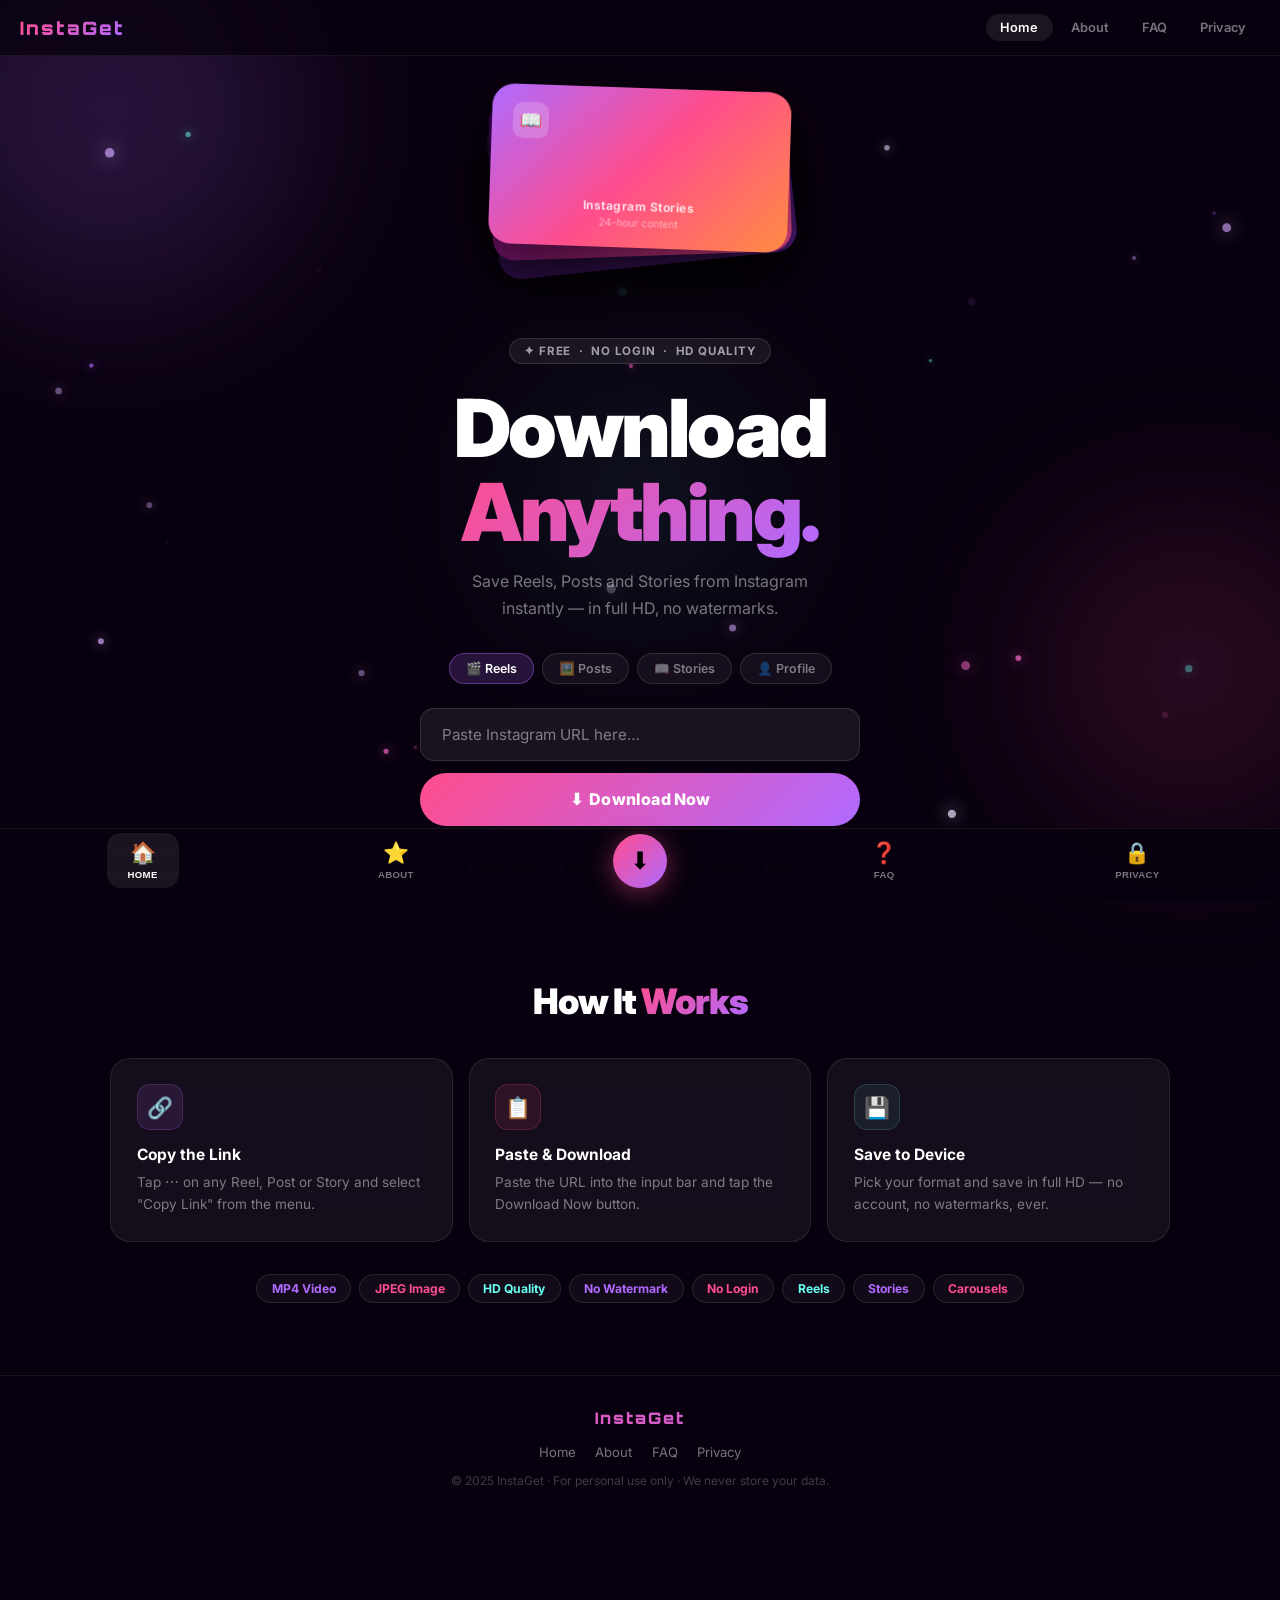
==== index.html @ 437d3271 "first commit" ====
<!DOCTYPE html>
<html lang="en">
<head>
  <meta charset="UTF-8"/>
  <meta name="viewport" content="width=device-width,initial-scale=1.0"/>
  <title>InstaGet — Download Instagram Reels, Posts & Stories Free</title>
  <meta name="description" content="Download Instagram Reels, Posts, Stories instantly in HD. Free, no login, no watermark."/>
  <link rel="icon" href="data:image/svg+xml,<svg xmlns='http://www.w3.org/2000/svg' viewBox='0 0 64 64'><rect width='64' height='64' rx='14' fill='%23b06aff'/><text x='50%25' y='54%25' dominant-baseline='middle' text-anchor='middle' fill='white' font-size='26' font-family='sans-serif' font-weight='bold'>IG</text></svg>"/>
  <link rel="stylesheet" href="css/style.css"/>
</head>
<body>

<!-- Orbs & Canvas -->
<div class="orb orb-1"></div>
<div class="orb orb-2"></div>
<div class="orb orb-3"></div>
<canvas id="particle-canvas"></canvas>

<!-- NAVBAR -->
<nav class="navbar">
  <a class="nav-logo" href="index.html">InstaGet</a>
  <div class="nav-right">
    <div class="nav-pill-links">
      <a href="index.html" class="active">Home</a>
      <a href="about.html">About</a>
      <a href="faq.html">FAQ</a>
      <a href="privacy.html">Privacy</a>
    </div>
    <button class="nav-toggle" id="nav-toggle" aria-label="Menu">
      <span></span><span></span><span></span>
    </button>
  </div>
</nav>

<!-- Mobile nav drawer -->
<div class="nav-drawer" id="nav-menu">
  <a href="index.html" class="active">Home</a>
  <a href="about.html">About</a>
  <a href="faq.html">FAQ</a>
  <a href="privacy.html">Privacy</a>
</div>

<!-- HERO -->
<section class="hero">

  <!-- Stacked Cards (like reference image) -->
  <div class="card-stack">
    <!-- Back card -->
    <div class="preview-card">
      <div class="card-logo">🎬</div>
      <div>
        <div class="card-label">Instagram Reels</div>
        <div class="card-sub">Short video content</div>
      </div>
    </div>
    <!-- Middle card -->
    <div class="preview-card">
      <div class="card-logo">🖼️</div>
      <div>
        <div class="card-label">Instagram Posts</div>
        <div class="card-sub">Photos &amp; carousels</div>
      </div>
    </div>
    <!-- Front card -->
    <div class="preview-card">
      <div class="card-logo">📖</div>
      <div>
        <div class="card-label">Instagram Stories</div>
        <div class="card-sub">24-hour content</div>
      </div>
    </div>
  </div>

  <!-- Badge -->
  <div class="hero-badge">✦ FREE &nbsp;·&nbsp; NO LOGIN &nbsp;·&nbsp; HD QUALITY</div>

  <!-- Title -->
  <h1 class="hero-title">
    Download<br/>
    <span class="g">Anything.</span>
  </h1>
  <p class="hero-sub">Save Reels, Posts and Stories from Instagram instantly — in full HD, no watermarks.</p>

  <!-- Tabs -->
  <div class="tabs-row">
    <button class="tab-btn active" data-tab="reels">🎬 Reels</button>
    <button class="tab-btn" data-tab="posts">🖼️ Posts</button>
    <button class="tab-btn" data-tab="stories">📖 Stories</button>
    <button class="tab-btn" data-tab="profile">👤 Profile</button>
  </div>

  <!-- Input & Button -->
  <div class="input-group">
    <input
      class="url-input"
      id="url-input"
      type="url"
      placeholder="Paste Instagram URL here…"
      autocomplete="off"
      spellcheck="false"
    />
    <button class="btn-cta" id="download-btn">⬇&nbsp;&nbsp;Download Now</button>
  </div>

  <!-- Spinner -->
  <div id="loading-spinner" class="hidden"><div class="spinner"></div></div>

  <!-- Trust -->
  <div class="trust-row">
    <span class="trust-item"><span class="trust-dot"></span>HD Quality</span>
    <span class="trust-item"><span class="trust-dot"></span>No Watermark</span>
    <span class="trust-item"><span class="trust-dot"></span>100% Free</span>
    <span class="trust-item"><span class="trust-dot"></span>Instant</span>
  </div>

</section>

<!-- RESULT -->
<div id="result-section" class="hidden"></div>

<!-- HOW IT WORKS -->
<section class="section">
  <div class="container">
    <h2 class="section-title reveal">How It <span class="g">Works</span></h2>
    <div class="cards-grid">
      <div class="step-card reveal">
        <div class="step-icon-wrap">🔗</div>
        <h3>Copy the Link</h3>
        <p>Tap ⋯ on any Reel, Post or Story and select "Copy Link" from the menu.</p>
      </div>
      <div class="step-card reveal">
        <div class="step-icon-wrap">📋</div>
        <h3>Paste &amp; Download</h3>
        <p>Paste the URL into the input bar and tap the Download Now button.</p>
      </div>
      <div class="step-card reveal">
        <div class="step-icon-wrap">💾</div>
        <h3>Save to Device</h3>
        <p>Pick your format and save in full HD — no account, no watermarks, ever.</p>
      </div>
    </div>
    <div class="badges">
      <span class="badge">MP4 Video</span>
      <span class="badge">JPEG Image</span>
      <span class="badge">HD Quality</span>
      <span class="badge">No Watermark</span>
      <span class="badge">No Login</span>
      <span class="badge">Reels</span>
      <span class="badge">Stories</span>
      <span class="badge">Carousels</span>
    </div>
  </div>
</section>

<!-- FOOTER -->
<footer>
  <span class="footer-logo">InstaGet</span>
  <div class="footer-links">
    <a href="index.html">Home</a>
    <a href="about.html">About</a>
    <a href="faq.html">FAQ</a>
    <a href="privacy.html">Privacy</a>
  </div>
  <p class="footer-note">© 2025 InstaGet · For personal use only · We never store your data.</p>
</footer>

<!-- BOTTOM NAV (mobile-first like reference) -->
<nav class="bottom-nav">
  <button class="bnav-btn active" onclick="location='index.html'">
    <span class="icon">🏠</span>
    <span class="label">Home</span>
  </button>
  <button class="bnav-btn" onclick="location='about.html'">
    <span class="icon">⭐</span>
    <span class="label">About</span>
  </button>
  <!-- Center download button -->
  <button class="bnav-center" onclick="document.getElementById('url-input').focus();document.getElementById('url-input').scrollIntoView({behavior:'smooth'})">
    ⬇
  </button>
  <button class="bnav-btn" onclick="location='faq.html'">
    <span class="icon">❓</span>
    <span class="label">FAQ</span>
  </button>
  <button class="bnav-btn" onclick="location='privacy.html'">
    <span class="icon">🔒</span>
    <span class="label">Privacy</span>
  </button>
</nav>

<div id="toast-container"></div>

<script src="js/particles.js"></script>
<script src="js/main.js"></script>
</body>
</html>
---- css/style.css ----
@import url('https://fonts.googleapis.com/css2?family=Inter:wght@400;500;600;700;800;900&family=Orbitron:wght@700;900&display=swap');

:root {
  --bg: #09000f;
  --bg2: #110018;
  --purple: #b06aff;
  --pink: #ff4d8d;
  --cyan: #6afff3;
  --grad: linear-gradient(135deg, #ff4d8d, #b06aff);
  --grad2: linear-gradient(135deg, #b06aff, #6afff3);
  --glass: rgba(255,255,255,0.06);
  --border: rgba(255,255,255,0.1);
  --text: #ffffff;
  --muted: rgba(255,255,255,0.45);
  --nav-h: 56px;
  --bottom-h: 72px;
}

*,*::before,*::after { box-sizing:border-box; margin:0; padding:0; }
html { scroll-behavior:smooth; }
body {
  font-family:'Inter',sans-serif;
  background: var(--bg);
  color: var(--text);
  min-height: 100vh;
  overflow-x: hidden;
  padding-bottom: calc(var(--bottom-h) + 16px);
}
a { color:inherit; text-decoration:none; }

/* ── Canvas ── */
#particle-canvas { position:fixed; inset:0; z-index:0; pointer-events:none; }

/* ── Orbs ── */
.orb { position:fixed; border-radius:50%; filter:blur(80px); pointer-events:none; z-index:0; }
.orb-1 { width:380px; height:380px; background:rgba(176,106,255,.18); top:-80px; left:-80px; animation:drift 18s ease-in-out infinite; }
.orb-2 { width:300px; height:300px; background:rgba(255,77,141,.14); bottom:80px; right:-60px; animation:drift 22s ease-in-out infinite reverse; }
.orb-3 { width:220px; height:220px; background:rgba(106,255,243,.09); top:55%; left:50%; transform:translate(-50%,-50%); animation:drift 15s ease-in-out infinite 3s; }

/* ── Keyframes ── */
@keyframes float { 0%,100%{transform:translateY(0)} 50%{transform:translateY(-10px)} }
@keyframes float-card { 0%,100%{transform:rotate(var(--rot,0deg)) translateY(0)} 50%{transform:rotate(var(--rot,0deg)) translateY(-8px)} }
@keyframes drift { 0%,100%{transform:translate(0,0)} 40%{transform:translate(30px,-20px)} 70%{transform:translate(-20px,15px)} }
@keyframes glow-btn { 0%,100%{box-shadow:0 8px 32px rgba(255,77,141,.45)} 50%{box-shadow:0 8px 48px rgba(176,106,255,.65),0 0 80px rgba(255,77,141,.3)} }
@keyframes slideup { from{opacity:0;transform:translateY(36px)} to{opacity:1;transform:translateY(0)} }
@keyframes spin { to{transform:rotate(360deg)} }
@keyframes logo-pulse { 0%,100%{opacity:1} 50%{opacity:.7} }

/* ══ NAVBAR ══ */
.navbar {
  position:fixed; top:0; left:0; right:0; z-index:200;
  height: var(--nav-h);
  display:flex; align-items:center; justify-content:space-between;
  padding:0 1.25rem;
  background:rgba(9,0,15,.75);
  backdrop-filter:blur(24px);
  border-bottom:1px solid rgba(255,255,255,.07);
}
.nav-logo {
  font-family:'Orbitron',sans-serif; font-weight:900;
  font-size:1.15rem; letter-spacing:2px;
  background:var(--grad); -webkit-background-clip:text;
  -webkit-text-fill-color:transparent; background-clip:text;
  animation:logo-pulse 3s ease-in-out infinite;
}
.nav-right { display:flex; align-items:center; gap:.5rem; }
.nav-pill-links { display:flex; gap:.25rem; }
.nav-pill-links a {
  padding:.38rem .9rem; border-radius:50px;
  font-size:.8rem; font-weight:600; color:var(--muted);
  transition:.2s;
}
.nav-pill-links a:hover, .nav-pill-links a.active {
  background:rgba(255,255,255,.08); color:#fff;
}
.nav-toggle { display:none; flex-direction:column; gap:4px; background:none; border:none; cursor:pointer; padding:6px; }
.nav-toggle span { display:block; width:20px; height:2px; background:#fff; border-radius:2px; transition:.3s; }
.nav-toggle.open span:nth-child(1){transform:translateY(6px) rotate(45deg)}
.nav-toggle.open span:nth-child(2){opacity:0}
.nav-toggle.open span:nth-child(3){transform:translateY(-6px) rotate(-45deg)}

/* Mobile nav dropdown */
.nav-drawer {
  display:none; position:fixed; top:var(--nav-h); left:0; right:0; z-index:199;
  background:rgba(9,0,15,.97); backdrop-filter:blur(30px);
  border-bottom:1px solid rgba(255,255,255,.07);
  flex-direction:column; padding:.5rem 0;
}
.nav-drawer.open { display:flex; }
.nav-drawer a { padding:.9rem 1.5rem; font-size:.95rem; font-weight:600; color:var(--muted); border-bottom:1px solid rgba(255,255,255,.04); transition:.2s; }
.nav-drawer a.active, .nav-drawer a:hover { color:#fff; }

/* ══ HERO ══ */
.hero {
  position:relative; z-index:1;
  min-height:100vh;
  display:flex; flex-direction:column; align-items:center;
  padding: calc(var(--nav-h) + 32px) 1.25rem 2rem;
  text-align:center;
}

/* ── Card Stack ── */
.card-stack {
  position:relative; width:100%; max-width:340px;
  height:210px; margin:0 auto 2.5rem; flex-shrink:0;
}
.preview-card {
  position:absolute; left:50%; width:88%;
  height:160px; border-radius:22px;
  display:flex; flex-direction:column; justify-content:flex-end;
  padding:1.1rem 1.3rem;
  box-shadow:0 20px 60px rgba(0,0,0,.6);
}
.preview-card:nth-child(1) {
  background:linear-gradient(135deg,#1a0a2e,#3d1060,#6a20a0);
  transform:translateX(-50%) rotate(-6deg) translateY(18px);
  z-index:1;
}
.preview-card:nth-child(2) {
  background:linear-gradient(135deg,#2d0050,#8b1a6b,#ff4d8d);
  transform:translateX(-50%) rotate(-2deg) translateY(8px);
  z-index:2;
}
.preview-card:nth-child(3) {
  background:linear-gradient(135deg,#b06aff,#ff4d8d,#ff8c42);
  transform:translateX(-50%) rotate(2deg);
  z-index:3;
  animation:float 4s ease-in-out infinite;
}
.card-logo {
  width:36px; height:36px; border-radius:10px;
  background:rgba(255,255,255,.18); display:flex; align-items:center;
  justify-content:center; font-size:1.1rem; margin-bottom:auto;
  backdrop-filter:blur(8px);
}
.card-label { font-size:.75rem; font-weight:700; color:rgba(255,255,255,.8); letter-spacing:.5px; }
.card-sub { font-size:.65rem; color:rgba(255,255,255,.5); margin-top:.2rem; }

/* ── Hero Text ── */
.hero-badge {
  display:inline-flex; align-items:center; gap:.4rem;
  padding:.3rem .9rem; border-radius:50px; margin-bottom:1.4rem;
  background:rgba(255,255,255,.07); border:1px solid rgba(255,255,255,.12);
  font-size:.72rem; font-weight:700; color:rgba(255,255,255,.6);
  letter-spacing:.8px; text-transform:uppercase;
  animation:slideup .5s ease both;
}

.hero-title {
  font-size:clamp(2.8rem,11vw,5rem);
  font-weight:900; line-height:1.05;
  letter-spacing:-2.5px;
  animation:slideup .6s .1s ease both;
  margin-bottom:.9rem;
}
.hero-title .g {
  background:var(--grad);
  -webkit-background-clip:text; -webkit-text-fill-color:transparent; background-clip:text;
}

.hero-sub {
  font-size:clamp(.88rem,2.5vw,1rem);
  color:var(--muted); line-height:1.65; max-width:380px;
  animation:slideup .6s .2s ease both; margin-bottom:2rem;
}

/* ── Input group ── */
.input-group {
  width:100%; max-width:440px;
  animation:slideup .6s .3s ease both;
  margin-bottom:1rem;
}
.url-input {
  width:100%; padding:1rem 1.3rem;
  border-radius:14px; margin-bottom:.75rem;
  background:rgba(255,255,255,.07);
  border:1px solid rgba(255,255,255,.12);
  color:#fff; font-size:.95rem; font-family:'Inter',sans-serif;
  outline:none; transition:.3s;
}
.url-input::placeholder { color:var(--muted); }
.url-input:focus {
  border-color:var(--purple);
  background:rgba(176,106,255,.08);
  box-shadow:0 0 0 3px rgba(176,106,255,.18);
}

/* Big CTA button */
.btn-cta {
  width:100%; padding:1.05rem;
  border-radius:50px; border:none; cursor:pointer;
  font-family:'Inter',sans-serif; font-weight:800; font-size:1rem;
  background:var(--grad); color:#fff;
  animation:glow-btn 2.5s ease-in-out infinite;
  transition:transform .2s, filter .2s;
  letter-spacing:.2px;
}
.btn-cta:hover { transform:translateY(-3px); filter:brightness(1.1); }
.btn-cta:disabled { opacity:.55; cursor:not-allowed; transform:none; animation:none; }

/* Tabs row */
.tabs-row {
  display:flex; gap:.5rem; justify-content:center; flex-wrap:wrap;
  margin-bottom:1.5rem; animation:slideup .6s .15s ease both;
}
.tab-btn {
  padding:.42rem 1rem; border-radius:50px; border:1px solid rgba(255,255,255,.12);
  background:rgba(255,255,255,.05); color:var(--muted);
  font-size:.78rem; font-weight:600; cursor:pointer; transition:.25s;
  font-family:'Inter',sans-serif;
}
.tab-btn.active, .tab-btn:hover {
  background:rgba(176,106,255,.18); border-color:rgba(176,106,255,.4);
  color:#fff;
}

/* Trust row */
.trust-row {
  display:flex; gap:1.2rem; justify-content:center; flex-wrap:wrap;
  animation:slideup .6s .4s ease both; margin-top:1.2rem;
}
.trust-item {
  display:flex; align-items:center; gap:.35rem;
  font-size:.75rem; color:var(--muted); font-weight:500;
}
.trust-dot {
  width:5px; height:5px; border-radius:50%;
  background:var(--grad);
}

/* ── Spinner ── */
#loading-spinner { display:flex; justify-content:center; padding:1.5rem 0; z-index:1; position:relative; }
#loading-spinner.hidden { display:none; }
.spinner { width:42px; height:42px; border-radius:50%; border:3px solid rgba(176,106,255,.2); border-top-color:var(--purple); animation:spin .75s linear infinite; }

/* ══ RESULT ══ */
#result-section { position:relative; z-index:1; max-width:440px; margin:0 auto 2rem; padding:0 1.25rem; }
#result-section.hidden { display:none; }
.result-card {
  padding:1.4rem; border-radius:22px;
  background:rgba(255,255,255,.05);
  border:1px solid rgba(255,255,255,.1);
  backdrop-filter:blur(20px);
  animation:slideup .45s ease both;
}
.result-thumb { width:100%; height:180px; object-fit:cover; border-radius:14px; margin-bottom:1rem; display:block; }
.result-title { font-size:.88rem; color:var(--muted); margin-bottom:.9rem; line-height:1.5; }
.dl-label { font-size:.72rem; font-weight:700; color:var(--muted); text-transform:uppercase; letter-spacing:.6px; margin-bottom:.6rem; }
.dl-buttons { display:flex; flex-wrap:wrap; gap:.5rem; }
.dl-btn {
  flex:1; min-width:120px; padding:.65rem 1rem; border-radius:12px;
  text-align:center; font-size:.83rem; font-weight:700;
  background:rgba(176,106,255,.14); border:1px solid rgba(176,106,255,.25);
  color:#fff; transition:.2s; display:block;
}
.dl-btn:hover { background:rgba(176,106,255,.28); transform:translateY(-2px); }
.copy-btn {
  padding:.4rem 1rem; border-radius:50px;
  border:1px solid rgba(255,255,255,.12); background:transparent;
  color:var(--cyan); cursor:pointer; font-size:.78rem; transition:.2s; margin-bottom:.9rem;
}
.copy-btn:hover { background:rgba(106,255,243,.1); }
.no-media { color:var(--muted); font-size:.88rem; }

/* ══ SECTIONS ══ */
.section { position:relative; z-index:1; padding:4.5rem 1.25rem; }
.container { max-width:1060px; margin:0 auto; }
.section-title {
  font-size:clamp(1.5rem,4vw,2.2rem); font-weight:900;
  text-align:center; margin-bottom:2.2rem; letter-spacing:-1px;
}
.section-title .g {
  background:var(--grad); -webkit-background-clip:text;
  -webkit-text-fill-color:transparent; background-clip:text;
}

/* ── Cards ── */
.cards-grid { display:grid; grid-template-columns:repeat(auto-fit,minmax(250px,1fr)); gap:1rem; }
.step-card {
  padding:1.6rem; border-radius:20px;
  background:rgba(255,255,255,.05);
  border:1px solid rgba(255,255,255,.09);
  backdrop-filter:blur(16px);
  animation:float 4s ease-in-out infinite;
  transition:.3s;
}
.step-card:nth-child(2){animation-delay:-.9s}
.step-card:nth-child(3){animation-delay:-1.8s}
.step-card:hover { border-color:rgba(176,106,255,.4); transform:translateY(-6px); box-shadow:0 20px 50px rgba(176,106,255,.15); }
.step-icon-wrap {
  width:46px; height:46px; border-radius:13px; font-size:1.3rem;
  display:flex; align-items:center; justify-content:center;
  background:rgba(176,106,255,.12); border:1px solid rgba(176,106,255,.2);
  margin-bottom:.9rem;
}
.step-card:nth-child(2) .step-icon-wrap { background:rgba(255,77,141,.1); border-color:rgba(255,77,141,.2); }
.step-card:nth-child(3) .step-icon-wrap { background:rgba(106,255,243,.08); border-color:rgba(106,255,243,.15); }
.step-card h3 { font-size:.97rem; font-weight:700; margin-bottom:.45rem; }
.step-card p { font-size:.85rem; color:var(--muted); line-height:1.65; }

/* Badges */
.badges { display:flex; flex-wrap:wrap; gap:.5rem; justify-content:center; margin-top:2rem; }
.badge {
  padding:.38rem .9rem; border-radius:50px; font-size:.76rem; font-weight:700;
  border:1px solid rgba(255,255,255,.1); background:rgba(255,255,255,.04);
  animation:float 3.5s ease-in-out infinite;
}
.badge:nth-child(3n+1){color:var(--purple);animation-delay:0s}
.badge:nth-child(3n+2){color:var(--pink);animation-delay:-.8s}
.badge:nth-child(3n+3){color:var(--cyan);animation-delay:-1.5s}

/* Stats */
.stats-grid { display:grid; grid-template-columns:repeat(auto-fit,minmax(140px,1fr)); gap:.9rem; }
.stat-card {
  padding:1.6rem 1rem; text-align:center; border-radius:20px;
  background:rgba(255,255,255,.05); border:1px solid rgba(255,255,255,.09);
  backdrop-filter:blur(16px); animation:float 4.5s ease-in-out infinite;
}
.stat-card:nth-child(2){animation-delay:-.9s}
.stat-card:nth-child(3){animation-delay:-1.8s}
.stat-card:nth-child(4){animation-delay:-2.7s}
.stat-num {
  display:block; font-size:1.9rem; font-weight:900; margin-bottom:.3rem;
  background:var(--grad); -webkit-background-clip:text;
  -webkit-text-fill-color:transparent; background-clip:text;
}
.stat-label { font-size:.78rem; color:var(--muted); font-weight:600; }

/* About hero */
.about-hero {
  position:relative; z-index:1; min-height:52vh;
  display:flex; flex-direction:column; align-items:center; justify-content:center;
  padding:calc(var(--nav-h) + 48px) 1.25rem 3rem; text-align:center;
}
.about-hero h1 {
  font-size:clamp(2rem,7vw,3.6rem); font-weight:900;
  letter-spacing:-1.5px; margin-bottom:.9rem;
}
.about-hero p { color:var(--muted); font-size:.95rem; max-width:480px; line-height:1.7; }

.mission-card {
  padding:2rem; max-width:660px; margin:0 auto; border-radius:22px;
  background:rgba(255,255,255,.05); border:1px solid rgba(255,255,255,.1);
  backdrop-filter:blur(20px); text-align:center;
}
.mission-card h2 { font-size:1.1rem; font-weight:800; color:var(--cyan); margin-bottom:.9rem; }
.mission-card p { color:var(--muted); line-height:1.8; font-size:.9rem; }

/* FAQ */
.faq-list { display:flex; flex-direction:column; gap:.7rem; max-width:700px; margin:0 auto; }
.faq-item {
  border-radius:16px; overflow:hidden;
  background:rgba(255,255,255,.05); border:1px solid rgba(255,255,255,.09);
  backdrop-filter:blur(16px); animation:float 4s ease-in-out infinite;
  transition:border-color .3s;
}
.faq-item:nth-child(2n){animation-delay:-.8s}
.faq-item:nth-child(3n){animation-delay:-1.5s}
.faq-item:hover { border-color:rgba(176,106,255,.35); }
.faq-q {
  width:100%; padding:1.05rem 1.2rem; background:none; border:none;
  color:#fff; font-family:'Inter',sans-serif; font-size:.9rem; font-weight:600;
  text-align:left; cursor:pointer; display:flex; align-items:center; justify-content:space-between; gap:1rem;
}
.faq-icon {
  width:26px; height:26px; border-radius:50%; flex-shrink:0;
  background:rgba(176,106,255,.12); border:1px solid rgba(176,106,255,.25);
  display:flex; align-items:center; justify-content:center;
  color:var(--purple); font-size:.9rem; transition:.3s;
}
.faq-item.open .faq-icon { transform:rotate(45deg); background:rgba(176,106,255,.22); }
.faq-a { max-height:0; overflow:hidden; transition:max-height .38s ease; }
.faq-item.open .faq-a { max-height:200px; }
.faq-a-inner { padding:.1rem 1.2rem 1.1rem; font-size:.85rem; color:var(--muted); line-height:1.7; }

/* Privacy */
.privacy-section {
  margin-bottom:.9rem; padding:1.5rem; border-radius:18px;
  background:rgba(255,255,255,.05); border:1px solid rgba(255,255,255,.09);
  backdrop-filter:blur(16px);
}
.privacy-section h2 { font-size:.95rem; font-weight:700; color:var(--purple); margin-bottom:.7rem; letter-spacing:.2px; }
.privacy-section p,.privacy-section li { font-size:.85rem; color:var(--muted); line-height:1.8; margin-bottom:.3rem; }
.privacy-section ul { padding-left:1.1rem; }

/* ══ BOTTOM NAV ══ */
.bottom-nav {
  position:fixed; bottom:0; left:0; right:0; z-index:200;
  display:flex; align-items:center; justify-content:space-around;
  height:var(--bottom-h); padding:0 1rem .5rem;
  background:rgba(9,0,15,.85);
  backdrop-filter:blur(28px);
  border-top:1px solid rgba(255,255,255,.07);
}
.bnav-btn {
  display:flex; flex-direction:column; align-items:center; gap:.25rem;
  background:none; border:none; cursor:pointer; padding:.5rem .8rem;
  border-radius:14px; transition:.25s; flex:1; max-width:72px;
}
.bnav-btn .icon { font-size:1.3rem; transition:.25s; }
.bnav-btn .label { font-size:.6rem; font-weight:700; color:var(--muted); letter-spacing:.3px; text-transform:uppercase; transition:.25s; }
.bnav-btn.active .label, .bnav-btn.active .icon { color:#fff; }
.bnav-btn.active { background:rgba(255,255,255,.08); }
/* Center download pill button */
.bnav-center {
  width:54px; height:54px; border-radius:50%; border:none; cursor:pointer;
  background:var(--grad); display:flex; align-items:center; justify-content:center;
  font-size:1.5rem; box-shadow:0 4px 24px rgba(255,77,141,.45);
  transition:.2s; flex-shrink:0;
  animation:glow-btn 2.5s ease-in-out infinite;
}
.bnav-center:hover { transform:scale(1.08); }

/* ── Toast ── */
#toast-container { position:fixed; bottom:calc(var(--bottom-h) + 12px); right:1rem; z-index:999; display:flex; flex-direction:column; gap:.5rem; }
.toast {
  display:flex; align-items:center; gap:.6rem; padding:.7rem 1.1rem;
  border-radius:14px; font-size:.85rem; backdrop-filter:blur(20px);
  border:1px solid rgba(255,255,255,.1); max-width:290px;
  opacity:0; transform:translateY(14px) scale(.96); transition:.32s;
}
.toast--visible { opacity:1; transform:none; }
.toast--error { background:rgba(255,50,80,.14); border-color:rgba(255,80,100,.35); }
.toast--success { background:rgba(106,255,243,.08); border-color:rgba(106,255,243,.3); color:var(--cyan); }

/* ── Footer ── */
footer {
  position:relative; z-index:1;
  border-top:1px solid rgba(255,255,255,.07);
  padding:2rem 1.25rem; text-align:center;
  background:rgba(9,0,15,.7); backdrop-filter:blur(20px);
}
.footer-logo {
  font-family:'Orbitron',sans-serif; font-weight:900; font-size:1rem;
  background:var(--grad); -webkit-background-clip:text;
  -webkit-text-fill-color:transparent; background-clip:text;
  display:block; margin-bottom:1rem; letter-spacing:2px;
}
.footer-links { display:flex; gap:1.2rem; justify-content:center; flex-wrap:wrap; margin-bottom:.8rem; }
.footer-links a { font-size:.82rem; color:var(--muted); transition:.2s; }
.footer-links a:hover { color:#fff; }
.footer-note { font-size:.75rem; color:var(--muted); opacity:.5; }

/* ── Reveal ── */
.reveal { opacity:0; transform:translateY(24px); transition:opacity .6s ease, transform .6s ease; }
.revealed { opacity:1; transform:none; }

/* ════════════════════
   RESPONSIVE
════════════════════ */
@media(max-width:768px){
  .nav-pill-links { display:none; }
  .nav-toggle { display:flex; }

  .hero { padding:calc(var(--nav-h)+24px) 1.1rem 1.5rem; }
  .hero-title { font-size:2.7rem; letter-spacing:-2px; }
  .card-stack { height:190px; max-width:300px; }
  .preview-card { height:145px; }

  .cards-grid { grid-template-columns:1fr; }
  .stats-grid { grid-template-columns:1fr 1fr; }
  .section { padding:3.5rem 1.1rem; }

  #toast-container { right:.75rem; left:.75rem; }
  .toast { max-width:100%; }
}

@media(max-width:480px){
  .hero-title { font-size:2.2rem; }
  .trust-row { gap:.7rem; }
  .trust-item { font-size:.7rem; }
  .stat-num { font-size:1.6rem; }
}
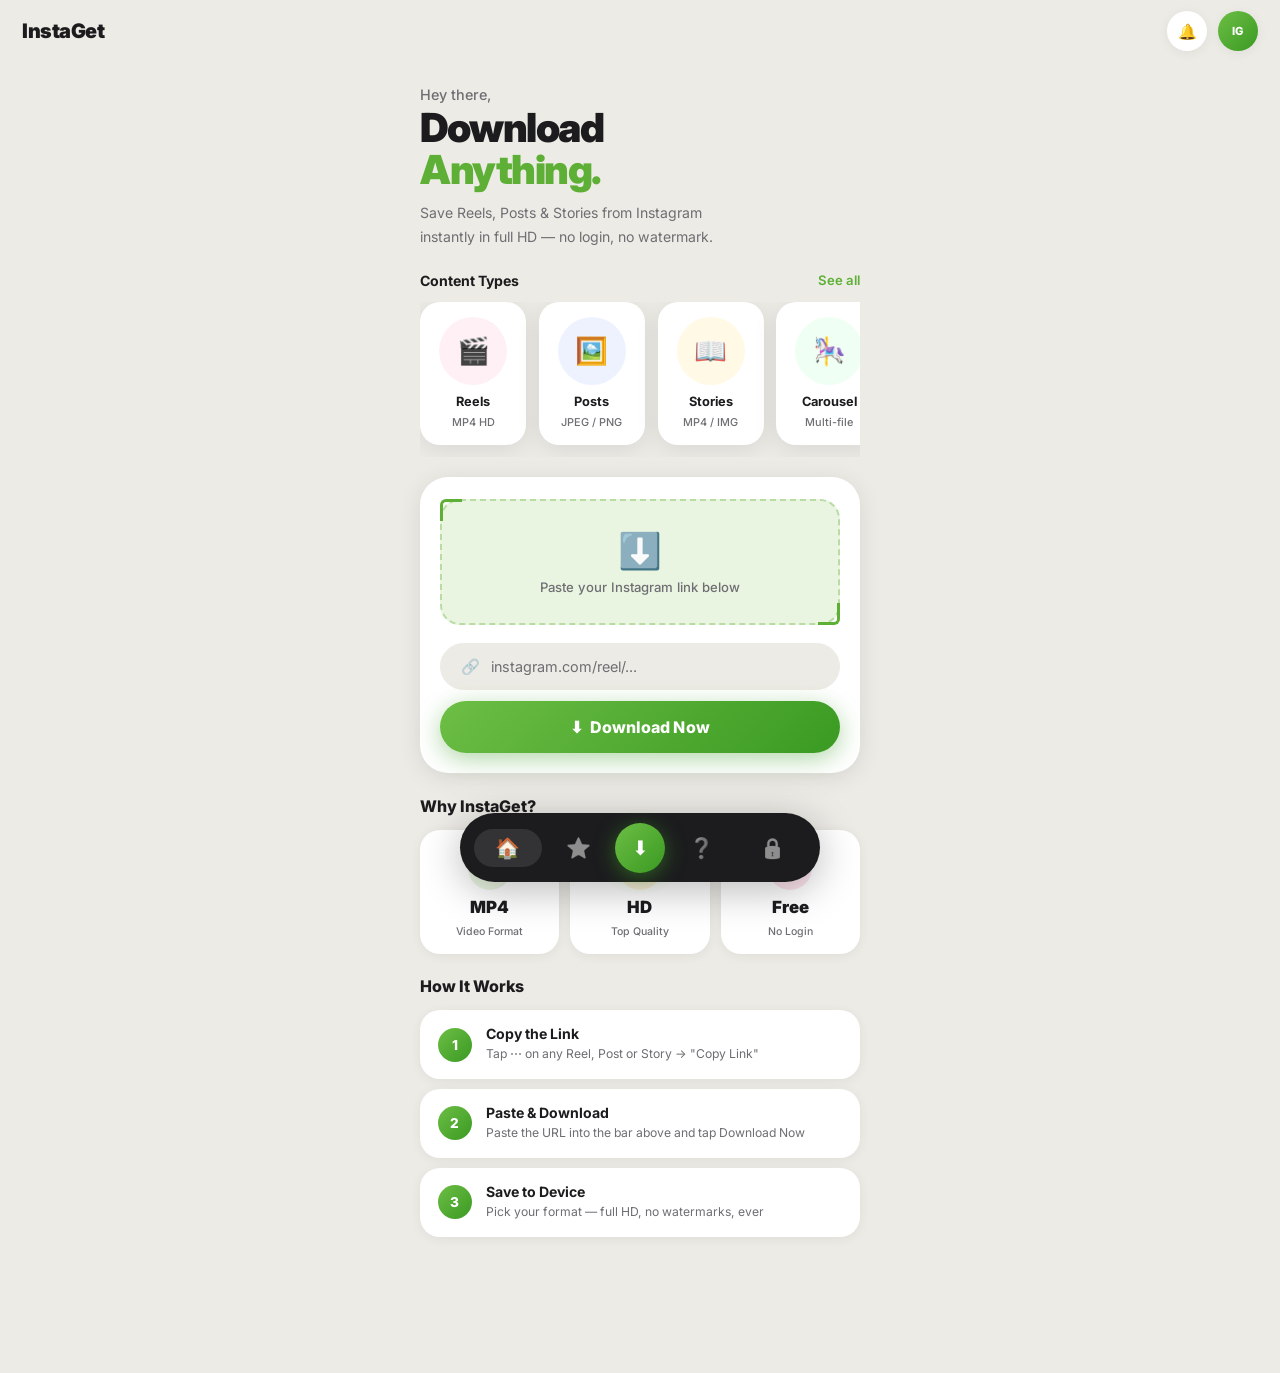
==== commit cd6be553: "redesign: clean white/cream mobile UI matching food app reference" ====
--- a/index.html
+++ b/index.html
@@ -3,194 +3,173 @@
 <head>
   <meta charset="UTF-8"/>
   <meta name="viewport" content="width=device-width,initial-scale=1.0"/>
-  <title>InstaGet — Download Instagram Reels, Posts & Stories Free</title>
+  <title>InstaGet — Download Instagram Reels, Posts &amp; Stories Free</title>
   <meta name="description" content="Download Instagram Reels, Posts, Stories instantly in HD. Free, no login, no watermark."/>
-  <link rel="icon" href="data:image/svg+xml,<svg xmlns='http://www.w3.org/2000/svg' viewBox='0 0 64 64'><rect width='64' height='64' rx='14' fill='%23b06aff'/><text x='50%25' y='54%25' dominant-baseline='middle' text-anchor='middle' fill='white' font-size='26' font-family='sans-serif' font-weight='bold'>IG</text></svg>"/>
+  <link rel="icon" href="data:image/svg+xml,<svg xmlns='http://www.w3.org/2000/svg' viewBox='0 0 64 64'><rect width='64' height='64' rx='14' fill='%235DB035'/><text x='50%' y='54%' dominant-baseline='middle' text-anchor='middle' fill='white' font-size='26' font-family='sans-serif' font-weight='bold'>IG</text></svg>"/>
   <link rel="stylesheet" href="css/style.css"/>
 </head>
 <body>
 
-<!-- Orbs & Canvas -->
-<div class="orb orb-1"></div>
-<div class="orb orb-2"></div>
-<div class="orb orb-3"></div>
-<canvas id="particle-canvas"></canvas>
+<!-- TOP BAR -->
+<header class="top-bar">
+  <div class="top-bar-left">
+    <p class="app-logo">InstaGet</p>
+  </div>
+  <div class="top-bar-right">
+    <button class="icon-btn" id="bell-btn" aria-label="Notifications">🔔</button>
+    <div class="avatar">IG</div>
+  </div>
+</header>
 
-<!-- NAVBAR -->
-<nav class="navbar">
-  <a class="nav-logo" href="index.html">InstaGet</a>
-  <div class="nav-right">
-    <div class="nav-pill-links">
-      <a href="index.html" class="active">Home</a>
-      <a href="about.html">About</a>
-      <a href="faq.html">FAQ</a>
-      <a href="privacy.html">Privacy</a>
+<!-- MAIN CONTENT -->
+<main class="main-content">
+
+  <!-- HERO -->
+  <section class="hero">
+    <p class="hero-greeting">Hey there,</p>
+    <h1 class="hero-title">Download<br><span class="hero-accent">Anything.</span></h1>
+    <p class="hero-sub">Save Reels, Posts &amp; Stories from Instagram<br>instantly in full HD — no login, no watermark.</p>
+
+    <!-- Content type cards -->
+    <div class="media-row-header">
+      <span class="media-row-label">Content Types</span>
+      <button class="see-all-btn">See all</button>
     </div>
-    <button class="nav-toggle" id="nav-toggle" aria-label="Menu">
-      <span></span><span></span><span></span>
+    <div class="media-cards-scroll">
+      <div class="media-card" onclick="document.getElementById('url-input').focus()">
+        <div class="media-card-visual reels-visual">🎬</div>
+        <span class="media-card-name">Reels</span>
+        <span class="media-card-sub">MP4 HD</span>
+      </div>
+      <div class="media-card" onclick="document.getElementById('url-input').focus()">
+        <div class="media-card-visual posts-visual">🖼️</div>
+        <span class="media-card-name">Posts</span>
+        <span class="media-card-sub">JPEG / PNG</span>
+      </div>
+      <div class="media-card" onclick="document.getElementById('url-input').focus()">
+        <div class="media-card-visual stories-visual">📖</div>
+        <span class="media-card-name">Stories</span>
+        <span class="media-card-sub">MP4 / IMG</span>
+      </div>
+      <div class="media-card" onclick="document.getElementById('url-input').focus()">
+        <div class="media-card-visual carousel-visual">🎠</div>
+        <span class="media-card-name">Carousel</span>
+        <span class="media-card-sub">Multi-file</span>
+      </div>
+    </div>
+  </section>
+
+  <!-- DOWNLOAD SECTION -->
+  <section class="download-section">
+    <div class="scan-card">
+      <div class="scan-area">
+        <div class="scan-icon">⬇️</div>
+        <p class="scan-text">Paste your Instagram link below</p>
+      </div>
+      <div class="input-area">
+        <div class="url-input-wrap">
+          <span class="input-icon">🔗</span>
+          <input
+            class="url-input"
+            id="url-input"
+            type="url"
+            placeholder="instagram.com/reel/..."
+            autocomplete="off"
+            spellcheck="false"
+          />
+        </div>
+        <button class="btn-download" id="download-btn">⬇&nbsp;&nbsp;Download Now</button>
+      </div>
+    </div>
+  </section>
+
+  <!-- SPINNER -->
+  <div id="loading-spinner" class="hidden"><div class="spinner"></div></div>
+
+  <!-- RESULT -->
+  <div id="result-section" class="hidden"></div>
+
+  <!-- FEATURE CARDS -->
+  <section class="features-section">
+    <h2 class="section-heading">Why InstaGet?</h2>
+    <div class="features-grid">
+      <div class="feature-card">
+        <div class="feature-icon" style="background:#EAF5E1;color:#5DB035">🎬</div>
+        <span class="feature-val">MP4</span>
+        <span class="feature-label">Video Format</span>
+      </div>
+      <div class="feature-card">
+        <div class="feature-icon" style="background:#FFF3E0;color:#FF9500">⚡</div>
+        <span class="feature-val">HD</span>
+        <span class="feature-label">Top Quality</span>
+      </div>
+      <div class="feature-card">
+        <div class="feature-icon" style="background:#FCE4EC;color:#E91E63">🔓</div>
+        <span class="feature-val">Free</span>
+        <span class="feature-label">No Login</span>
+      </div>
+    </div>
+  </section>
+
+  <!-- HOW IT WORKS -->
+  <section class="how-section">
+    <h2 class="section-heading">How It Works</h2>
+    <div class="how-list">
+      <div class="how-item">
+        <div class="how-num">1</div>
+        <div class="how-content">
+          <span class="how-name">Copy the Link</span>
+          <span class="how-desc">Tap ⋯ on any Reel, Post or Story → "Copy Link"</span>
+        </div>
+      </div>
+      <div class="how-item">
+        <div class="how-num">2</div>
+        <div class="how-content">
+          <span class="how-name">Paste &amp; Download</span>
+          <span class="how-desc">Paste the URL into the bar above and tap Download Now</span>
+        </div>
+      </div>
+      <div class="how-item">
+        <div class="how-num">3</div>
+        <div class="how-content">
+          <span class="how-name">Save to Device</span>
+          <span class="how-desc">Pick your format — full HD, no watermarks, ever</span>
+        </div>
+      </div>
+    </div>
+  </section>
+
+</main>
+
+<!-- BOTTOM NAV -->
+<nav class="bottom-nav" aria-label="Main navigation">
+  <div class="bnav-pill">
+    <button class="bnav-btn active" onclick="location='index.html'" aria-label="Home">
+      <span class="bnav-icon">🏠</span>
+    </button>
+    <button class="bnav-btn" onclick="location='about.html'" aria-label="About">
+      <span class="bnav-icon">⭐</span>
+    </button>
+    <button class="bnav-center" id="bnav-dl" aria-label="Download">⬇</button>
+    <button class="bnav-btn" onclick="location='faq.html'" aria-label="FAQ">
+      <span class="bnav-icon">❓</span>
+    </button>
+    <button class="bnav-btn" onclick="location='privacy.html'" aria-label="Privacy">
+      <span class="bnav-icon">🔒</span>
     </button>
   </div>
 </nav>
 
-<!-- Mobile nav drawer -->
-<div class="nav-drawer" id="nav-menu">
-  <a href="index.html" class="active">Home</a>
-  <a href="about.html">About</a>
-  <a href="faq.html">FAQ</a>
-  <a href="privacy.html">Privacy</a>
-</div>
-
-<!-- HERO -->
-<section class="hero">
-
-  <!-- Stacked Cards (like reference image) -->
-  <div class="card-stack">
-    <!-- Back card -->
-    <div class="preview-card">
-      <div class="card-logo">🎬</div>
-      <div>
-        <div class="card-label">Instagram Reels</div>
-        <div class="card-sub">Short video content</div>
-      </div>
-    </div>
-    <!-- Middle card -->
-    <div class="preview-card">
-      <div class="card-logo">🖼️</div>
-      <div>
-        <div class="card-label">Instagram Posts</div>
-        <div class="card-sub">Photos &amp; carousels</div>
-      </div>
-    </div>
-    <!-- Front card -->
-    <div class="preview-card">
-      <div class="card-logo">📖</div>
-      <div>
-        <div class="card-label">Instagram Stories</div>
-        <div class="card-sub">24-hour content</div>
-      </div>
-    </div>
-  </div>
-
-  <!-- Badge -->
-  <div class="hero-badge">✦ FREE &nbsp;·&nbsp; NO LOGIN &nbsp;·&nbsp; HD QUALITY</div>
-
-  <!-- Title -->
-  <h1 class="hero-title">
-    Download<br/>
-    <span class="g">Anything.</span>
-  </h1>
-  <p class="hero-sub">Save Reels, Posts and Stories from Instagram instantly — in full HD, no watermarks.</p>
-
-  <!-- Tabs -->
-  <div class="tabs-row">
-    <button class="tab-btn active" data-tab="reels">🎬 Reels</button>
-    <button class="tab-btn" data-tab="posts">🖼️ Posts</button>
-    <button class="tab-btn" data-tab="stories">📖 Stories</button>
-    <button class="tab-btn" data-tab="profile">👤 Profile</button>
-  </div>
-
-  <!-- Input & Button -->
-  <div class="input-group">
-    <input
-      class="url-input"
-      id="url-input"
-      type="url"
-      placeholder="Paste Instagram URL here…"
-      autocomplete="off"
-      spellcheck="false"
-    />
-    <button class="btn-cta" id="download-btn">⬇&nbsp;&nbsp;Download Now</button>
-  </div>
-
-  <!-- Spinner -->
-  <div id="loading-spinner" class="hidden"><div class="spinner"></div></div>
-
-  <!-- Trust -->
-  <div class="trust-row">
-    <span class="trust-item"><span class="trust-dot"></span>HD Quality</span>
-    <span class="trust-item"><span class="trust-dot"></span>No Watermark</span>
-    <span class="trust-item"><span class="trust-dot"></span>100% Free</span>
-    <span class="trust-item"><span class="trust-dot"></span>Instant</span>
-  </div>
-
-</section>
-
-<!-- RESULT -->
-<div id="result-section" class="hidden"></div>
-
-<!-- HOW IT WORKS -->
-<section class="section">
-  <div class="container">
-    <h2 class="section-title reveal">How It <span class="g">Works</span></h2>
-    <div class="cards-grid">
-      <div class="step-card reveal">
-        <div class="step-icon-wrap">🔗</div>
-        <h3>Copy the Link</h3>
-        <p>Tap ⋯ on any Reel, Post or Story and select "Copy Link" from the menu.</p>
-      </div>
-      <div class="step-card reveal">
-        <div class="step-icon-wrap">📋</div>
-        <h3>Paste &amp; Download</h3>
-        <p>Paste the URL into the input bar and tap the Download Now button.</p>
-      </div>
-      <div class="step-card reveal">
-        <div class="step-icon-wrap">💾</div>
-        <h3>Save to Device</h3>
-        <p>Pick your format and save in full HD — no account, no watermarks, ever.</p>
-      </div>
-    </div>
-    <div class="badges">
-      <span class="badge">MP4 Video</span>
-      <span class="badge">JPEG Image</span>
-      <span class="badge">HD Quality</span>
-      <span class="badge">No Watermark</span>
-      <span class="badge">No Login</span>
-      <span class="badge">Reels</span>
-      <span class="badge">Stories</span>
-      <span class="badge">Carousels</span>
-    </div>
-  </div>
-</section>
-
-<!-- FOOTER -->
-<footer>
-  <span class="footer-logo">InstaGet</span>
-  <div class="footer-links">
-    <a href="index.html">Home</a>
-    <a href="about.html">About</a>
-    <a href="faq.html">FAQ</a>
-    <a href="privacy.html">Privacy</a>
-  </div>
-  <p class="footer-note">© 2025 InstaGet · For personal use only · We never store your data.</p>
-</footer>
-
-<!-- BOTTOM NAV (mobile-first like reference) -->
-<nav class="bottom-nav">
-  <button class="bnav-btn active" onclick="location='index.html'">
-    <span class="icon">🏠</span>
-    <span class="label">Home</span>
-  </button>
-  <button class="bnav-btn" onclick="location='about.html'">
-    <span class="icon">⭐</span>
-    <span class="label">About</span>
-  </button>
-  <!-- Center download button -->
-  <button class="bnav-center" onclick="document.getElementById('url-input').focus();document.getElementById('url-input').scrollIntoView({behavior:'smooth'})">
-    ⬇
-  </button>
-  <button class="bnav-btn" onclick="location='faq.html'">
-    <span class="icon">❓</span>
-    <span class="label">FAQ</span>
-  </button>
-  <button class="bnav-btn" onclick="location='privacy.html'">
-    <span class="icon">🔒</span>
-    <span class="label">Privacy</span>
-  </button>
-</nav>
-
 <div id="toast-container"></div>
 
-<script src="js/particles.js"></script>
+<script>
+  // Bottom nav center button scroll
+  document.getElementById('bnav-dl').addEventListener('click', () => {
+    const inp = document.getElementById('url-input');
+    inp.scrollIntoView({ behavior: 'smooth', block: 'center' });
+    setTimeout(() => inp.focus(), 400);
+  });
+</script>
 <script src="js/main.js"></script>
 </body>
 </html>
--- a/css/style.css
+++ b/css/style.css
@@ -1,473 +1,342 @@
-@import url('https://fonts.googleapis.com/css2?family=Inter:wght@400;500;600;700;800;900&family=Orbitron:wght@700;900&display=swap');
+@import url('https://fonts.googleapis.com/css2?family=Inter:wght@400;500;600;700;800;900&display=swap');
 
 :root {
-  --bg: #09000f;
-  --bg2: #110018;
-  --purple: #b06aff;
-  --pink: #ff4d8d;
-  --cyan: #6afff3;
-  --grad: linear-gradient(135deg, #ff4d8d, #b06aff);
-  --grad2: linear-gradient(135deg, #b06aff, #6afff3);
-  --glass: rgba(255,255,255,0.06);
-  --border: rgba(255,255,255,0.1);
-  --text: #ffffff;
-  --muted: rgba(255,255,255,0.45);
-  --nav-h: 56px;
-  --bottom-h: 72px;
+  --bg: #EDEBE6;
+  --surface: #FFFFFF;
+  --surface2: #F5F3EF;
+  --text: #1C1C1E;
+  --text2: #6E6E73;
+  --green: #5DB035;
+  --green-bg: #EAF5E1;
+  --green-dark: #3A8C1A;
+  --grad: linear-gradient(135deg, #6DBE45 0%, #3A9A22 100%);
+  --shadow-sm: 0 2px 12px rgba(0,0,0,0.06);
+  --shadow: 0 4px 24px rgba(0,0,0,0.09);
+  --shadow-lg: 0 12px 40px rgba(0,0,0,0.14);
+  --radius: 20px;
+  --radius-lg: 28px;
+  --radius-pill: 50px;
+  --nav-h: 62px;
+  --bottom-h: 88px;
 }
 
 *,*::before,*::after { box-sizing:border-box; margin:0; padding:0; }
 html { scroll-behavior:smooth; }
 body {
-  font-family:'Inter',sans-serif;
-  background: var(--bg);
-  color: var(--text);
-  min-height: 100vh;
-  overflow-x: hidden;
-  padding-bottom: calc(var(--bottom-h) + 16px);
+  font-family:'Inter',-apple-system,BlinkMacSystemFont,sans-serif;
+  background:var(--bg);
+  color:var(--text);
+  min-height:100vh;
+  overflow-x:hidden;
+  padding-bottom:calc(var(--bottom-h) + 16px);
 }
 a { color:inherit; text-decoration:none; }
-
-/* ── Canvas ── */
-#particle-canvas { position:fixed; inset:0; z-index:0; pointer-events:none; }
-
-/* ── Orbs ── */
-.orb { position:fixed; border-radius:50%; filter:blur(80px); pointer-events:none; z-index:0; }
-.orb-1 { width:380px; height:380px; background:rgba(176,106,255,.18); top:-80px; left:-80px; animation:drift 18s ease-in-out infinite; }
-.orb-2 { width:300px; height:300px; background:rgba(255,77,141,.14); bottom:80px; right:-60px; animation:drift 22s ease-in-out infinite reverse; }
-.orb-3 { width:220px; height:220px; background:rgba(106,255,243,.09); top:55%; left:50%; transform:translate(-50%,-50%); animation:drift 15s ease-in-out infinite 3s; }
-
-/* ── Keyframes ── */
-@keyframes float { 0%,100%{transform:translateY(0)} 50%{transform:translateY(-10px)} }
-@keyframes float-card { 0%,100%{transform:rotate(var(--rot,0deg)) translateY(0)} 50%{transform:rotate(var(--rot,0deg)) translateY(-8px)} }
-@keyframes drift { 0%,100%{transform:translate(0,0)} 40%{transform:translate(30px,-20px)} 70%{transform:translate(-20px,15px)} }
-@keyframes glow-btn { 0%,100%{box-shadow:0 8px 32px rgba(255,77,141,.45)} 50%{box-shadow:0 8px 48px rgba(176,106,255,.65),0 0 80px rgba(255,77,141,.3)} }
-@keyframes slideup { from{opacity:0;transform:translateY(36px)} to{opacity:1;transform:translateY(0)} }
-@keyframes spin { to{transform:rotate(360deg)} }
-@keyframes logo-pulse { 0%,100%{opacity:1} 50%{opacity:.7} }
-
-/* ══ NAVBAR ══ */
-.navbar {
-  position:fixed; top:0; left:0; right:0; z-index:200;
-  height: var(--nav-h);
+button { font-family:inherit; cursor:pointer; }
+
+/* ══ KEYFRAMES ══ */
+@keyframes spin { to { transform:rotate(360deg); } }
+@keyframes slideup { from{opacity:0;transform:translateY(20px)} to{opacity:1;transform:translateY(0)} }
+@keyframes pop { 0%{transform:scale(.96)} 60%{transform:scale(1.03)} 100%{transform:scale(1)} }
+
+/* ══ TOP BAR ══ */
+.top-bar {
+  position:fixed; top:0; left:0; right:0; z-index:100;
+  height:var(--nav-h);
   display:flex; align-items:center; justify-content:space-between;
-  padding:0 1.25rem;
-  background:rgba(9,0,15,.75);
-  backdrop-filter:blur(24px);
-  border-bottom:1px solid rgba(255,255,255,.07);
-}
-.nav-logo {
-  font-family:'Orbitron',sans-serif; font-weight:900;
-  font-size:1.15rem; letter-spacing:2px;
-  background:var(--grad); -webkit-background-clip:text;
-  -webkit-text-fill-color:transparent; background-clip:text;
-  animation:logo-pulse 3s ease-in-out infinite;
-}
-.nav-right { display:flex; align-items:center; gap:.5rem; }
-.nav-pill-links { display:flex; gap:.25rem; }
-.nav-pill-links a {
-  padding:.38rem .9rem; border-radius:50px;
-  font-size:.8rem; font-weight:600; color:var(--muted);
+  padding:0 1.4rem;
+  background:var(--bg);
+}
+.app-logo {
+  font-size:1.25rem; font-weight:900; color:var(--text);
+  letter-spacing:-0.5px;
+}
+.top-bar-right { display:flex; align-items:center; gap:.65rem; }
+.icon-btn {
+  width:40px; height:40px; border-radius:50%;
+  background:var(--surface); border:none;
+  display:flex; align-items:center; justify-content:center;
+  font-size:.95rem; box-shadow:var(--shadow-sm); transition:.2s;
+}
+.icon-btn:hover { transform:scale(1.05); box-shadow:var(--shadow); }
+.avatar {
+  width:40px; height:40px; border-radius:50%;
+  background:var(--grad);
+  display:flex; align-items:center; justify-content:center;
+  font-size:.7rem; font-weight:800; color:#fff;
+  box-shadow:var(--shadow-sm);
+}
+
+/* ══ MAIN ══ */
+.main-content {
+  padding-top:calc(var(--nav-h) + 4px);
+  padding-left:1.25rem; padding-right:1.25rem;
+  max-width:480px; margin:0 auto;
+}
+
+/* ══ HERO ══ */
+.hero { padding:1.25rem 0 1.25rem; }
+.hero-greeting {
+  font-size:.9rem; font-weight:500; color:var(--text2); margin-bottom:.25rem;
+}
+.hero-title {
+  font-size:2.5rem; font-weight:900; line-height:1.05;
+  letter-spacing:-1.5px; color:var(--text); margin-bottom:.65rem;
+}
+.hero-accent { color:var(--green); }
+.hero-sub {
+  font-size:.88rem; color:var(--text2); line-height:1.65; margin-bottom:1.5rem;
+}
+
+/* Media row */
+.media-row-header {
+  display:flex; justify-content:space-between; align-items:center;
+  margin-bottom:.85rem;
+}
+.media-row-label { font-size:.88rem; font-weight:700; color:var(--text); }
+.see-all-btn {
+  font-size:.82rem; font-weight:600; color:var(--green);
+  background:none; border:none; padding:0;
+}
+
+.media-cards-scroll {
+  display:flex; gap:.8rem;
+  overflow-x:auto; padding-bottom:.75rem;
+  -webkit-overflow-scrolling:touch;
+  scrollbar-width:none;
+}
+.media-cards-scroll::-webkit-scrollbar { display:none; }
+
+.media-card {
+  flex-shrink:0; width:106px;
+  background:var(--surface);
+  border-radius:var(--radius);
+  box-shadow:var(--shadow);
+  padding:.9rem .7rem 1rem;
+  display:flex; flex-direction:column; align-items:center; gap:.4rem;
+  transition:.25s;
+}
+.media-card:hover { transform:translateY(-4px); box-shadow:var(--shadow-lg); }
+.media-card-visual {
+  width:68px; height:68px; border-radius:50%;
+  display:flex; align-items:center; justify-content:center;
+  font-size:1.65rem; margin-bottom:.15rem;
+}
+.reels-visual   { background:#FFF0F5; }
+.posts-visual   { background:#EEF2FF; }
+.stories-visual { background:#FFF9E6; }
+.carousel-visual{ background:#F0FFF4; }
+.media-card-name { font-size:.8rem; font-weight:700; color:var(--text); }
+.media-card-sub  { font-size:.68rem; color:var(--text2); font-weight:500; }
+
+/* ══ DOWNLOAD SECTION ══ */
+.download-section { margin-bottom:1.4rem; }
+
+.scan-card {
+  background:var(--surface);
+  border-radius:var(--radius-lg);
+  box-shadow:var(--shadow);
+  padding:1.4rem 1.25rem 1.25rem;
+}
+
+.scan-area {
+  display:flex; flex-direction:column; align-items:center; justify-content:center;
+  padding:1.75rem 1rem;
+  border:2px dashed rgba(93,176,53,.35);
+  border-radius:var(--radius);
+  margin-bottom:1.15rem;
+  background:var(--green-bg);
+  position:relative;
+}
+/* Green corner brackets */
+.scan-area::before,
+.scan-area::after {
+  content:'';
+  position:absolute;
+  width:22px; height:22px;
+  border-color:var(--green);
+  border-style:solid;
+}
+.scan-area::before { top:-2px; left:-2px; border-width:3px 0 0 3px; border-radius:6px 0 0 0; }
+.scan-area::after  { bottom:-2px; right:-2px; border-width:0 3px 3px 0; border-radius:0 0 6px 0; }
+
+.scan-icon { font-size:2.2rem; margin-bottom:.4rem; }
+.scan-text { font-size:.82rem; color:var(--text2); font-weight:500; text-align:center; }
+
+.input-area { display:flex; flex-direction:column; gap:.7rem; }
+
+.url-input-wrap {
+  display:flex; align-items:center; gap:.7rem;
+  background:var(--bg); border-radius:var(--radius-pill);
+  padding:.75rem 1.2rem;
+  border:2px solid transparent;
+  transition:.3s;
+}
+.url-input-wrap:focus-within {
+  border-color:var(--green);
+  background:#fff;
+  box-shadow:0 0 0 4px rgba(93,176,53,.12);
+}
+.input-icon { font-size:.95rem; flex-shrink:0; opacity:.45; }
+.url-input {
+  flex:1; background:none; border:none; outline:none;
+  font-size:.9rem; font-family:inherit; color:var(--text);
+}
+.url-input::placeholder { color:var(--text2); }
+
+.btn-download {
+  width:100%; padding:1rem;
+  border-radius:var(--radius-pill); border:none;
+  background:var(--grad); color:#fff;
+  font-weight:800; font-size:1rem; letter-spacing:.1px;
+  box-shadow:0 6px 24px rgba(58,154,34,.4);
   transition:.2s;
 }
-.nav-pill-links a:hover, .nav-pill-links a.active {
-  background:rgba(255,255,255,.08); color:#fff;
-}
-.nav-toggle { display:none; flex-direction:column; gap:4px; background:none; border:none; cursor:pointer; padding:6px; }
-.nav-toggle span { display:block; width:20px; height:2px; background:#fff; border-radius:2px; transition:.3s; }
-.nav-toggle.open span:nth-child(1){transform:translateY(6px) rotate(45deg)}
-.nav-toggle.open span:nth-child(2){opacity:0}
-.nav-toggle.open span:nth-child(3){transform:translateY(-6px) rotate(-45deg)}
-
-/* Mobile nav dropdown */
-.nav-drawer {
-  display:none; position:fixed; top:var(--nav-h); left:0; right:0; z-index:199;
-  background:rgba(9,0,15,.97); backdrop-filter:blur(30px);
-  border-bottom:1px solid rgba(255,255,255,.07);
-  flex-direction:column; padding:.5rem 0;
-}
-.nav-drawer.open { display:flex; }
-.nav-drawer a { padding:.9rem 1.5rem; font-size:.95rem; font-weight:600; color:var(--muted); border-bottom:1px solid rgba(255,255,255,.04); transition:.2s; }
-.nav-drawer a.active, .nav-drawer a:hover { color:#fff; }
-
-/* ══ HERO ══ */
-.hero {
-  position:relative; z-index:1;
-  min-height:100vh;
-  display:flex; flex-direction:column; align-items:center;
-  padding: calc(var(--nav-h) + 32px) 1.25rem 2rem;
-  text-align:center;
-}
-
-/* ── Card Stack ── */
-.card-stack {
-  position:relative; width:100%; max-width:340px;
-  height:210px; margin:0 auto 2.5rem; flex-shrink:0;
-}
-.preview-card {
-  position:absolute; left:50%; width:88%;
-  height:160px; border-radius:22px;
-  display:flex; flex-direction:column; justify-content:flex-end;
-  padding:1.1rem 1.3rem;
-  box-shadow:0 20px 60px rgba(0,0,0,.6);
-}
-.preview-card:nth-child(1) {
-  background:linear-gradient(135deg,#1a0a2e,#3d1060,#6a20a0);
-  transform:translateX(-50%) rotate(-6deg) translateY(18px);
-  z-index:1;
-}
-.preview-card:nth-child(2) {
-  background:linear-gradient(135deg,#2d0050,#8b1a6b,#ff4d8d);
-  transform:translateX(-50%) rotate(-2deg) translateY(8px);
-  z-index:2;
-}
-.preview-card:nth-child(3) {
-  background:linear-gradient(135deg,#b06aff,#ff4d8d,#ff8c42);
-  transform:translateX(-50%) rotate(2deg);
-  z-index:3;
-  animation:float 4s ease-in-out infinite;
-}
-.card-logo {
-  width:36px; height:36px; border-radius:10px;
-  background:rgba(255,255,255,.18); display:flex; align-items:center;
-  justify-content:center; font-size:1.1rem; margin-bottom:auto;
-  backdrop-filter:blur(8px);
-}
-.card-label { font-size:.75rem; font-weight:700; color:rgba(255,255,255,.8); letter-spacing:.5px; }
-.card-sub { font-size:.65rem; color:rgba(255,255,255,.5); margin-top:.2rem; }
-
-/* ── Hero Text ── */
-.hero-badge {
-  display:inline-flex; align-items:center; gap:.4rem;
-  padding:.3rem .9rem; border-radius:50px; margin-bottom:1.4rem;
-  background:rgba(255,255,255,.07); border:1px solid rgba(255,255,255,.12);
-  font-size:.72rem; font-weight:700; color:rgba(255,255,255,.6);
-  letter-spacing:.8px; text-transform:uppercase;
-  animation:slideup .5s ease both;
-}
-
-.hero-title {
-  font-size:clamp(2.8rem,11vw,5rem);
-  font-weight:900; line-height:1.05;
-  letter-spacing:-2.5px;
-  animation:slideup .6s .1s ease both;
-  margin-bottom:.9rem;
-}
-.hero-title .g {
-  background:var(--grad);
-  -webkit-background-clip:text; -webkit-text-fill-color:transparent; background-clip:text;
-}
-
-.hero-sub {
-  font-size:clamp(.88rem,2.5vw,1rem);
-  color:var(--muted); line-height:1.65; max-width:380px;
-  animation:slideup .6s .2s ease both; margin-bottom:2rem;
-}
-
-/* ── Input group ── */
-.input-group {
-  width:100%; max-width:440px;
-  animation:slideup .6s .3s ease both;
-  margin-bottom:1rem;
-}
-.url-input {
-  width:100%; padding:1rem 1.3rem;
-  border-radius:14px; margin-bottom:.75rem;
-  background:rgba(255,255,255,.07);
-  border:1px solid rgba(255,255,255,.12);
-  color:#fff; font-size:.95rem; font-family:'Inter',sans-serif;
-  outline:none; transition:.3s;
-}
-.url-input::placeholder { color:var(--muted); }
-.url-input:focus {
-  border-color:var(--purple);
-  background:rgba(176,106,255,.08);
-  box-shadow:0 0 0 3px rgba(176,106,255,.18);
-}
-
-/* Big CTA button */
-.btn-cta {
-  width:100%; padding:1.05rem;
-  border-radius:50px; border:none; cursor:pointer;
-  font-family:'Inter',sans-serif; font-weight:800; font-size:1rem;
-  background:var(--grad); color:#fff;
-  animation:glow-btn 2.5s ease-in-out infinite;
-  transition:transform .2s, filter .2s;
-  letter-spacing:.2px;
-}
-.btn-cta:hover { transform:translateY(-3px); filter:brightness(1.1); }
-.btn-cta:disabled { opacity:.55; cursor:not-allowed; transform:none; animation:none; }
-
-/* Tabs row */
-.tabs-row {
-  display:flex; gap:.5rem; justify-content:center; flex-wrap:wrap;
-  margin-bottom:1.5rem; animation:slideup .6s .15s ease both;
-}
-.tab-btn {
-  padding:.42rem 1rem; border-radius:50px; border:1px solid rgba(255,255,255,.12);
-  background:rgba(255,255,255,.05); color:var(--muted);
-  font-size:.78rem; font-weight:600; cursor:pointer; transition:.25s;
-  font-family:'Inter',sans-serif;
-}
-.tab-btn.active, .tab-btn:hover {
-  background:rgba(176,106,255,.18); border-color:rgba(176,106,255,.4);
-  color:#fff;
-}
-
-/* Trust row */
-.trust-row {
-  display:flex; gap:1.2rem; justify-content:center; flex-wrap:wrap;
-  animation:slideup .6s .4s ease both; margin-top:1.2rem;
-}
-.trust-item {
-  display:flex; align-items:center; gap:.35rem;
-  font-size:.75rem; color:var(--muted); font-weight:500;
-}
-.trust-dot {
-  width:5px; height:5px; border-radius:50%;
-  background:var(--grad);
-}
-
-/* ── Spinner ── */
-#loading-spinner { display:flex; justify-content:center; padding:1.5rem 0; z-index:1; position:relative; }
+.btn-download:hover { transform:translateY(-2px); box-shadow:0 10px 32px rgba(58,154,34,.5); }
+.btn-download:disabled { opacity:.55; cursor:not-allowed; transform:none; box-shadow:none; }
+
+/* ══ SPINNER ══ */
+#loading-spinner { display:flex; justify-content:center; padding:1.5rem 0; }
 #loading-spinner.hidden { display:none; }
-.spinner { width:42px; height:42px; border-radius:50%; border:3px solid rgba(176,106,255,.2); border-top-color:var(--purple); animation:spin .75s linear infinite; }
+.spinner {
+  width:40px; height:40px; border-radius:50%;
+  border:3px solid var(--green-bg);
+  border-top-color:var(--green);
+  animation:spin .75s linear infinite;
+}
 
 /* ══ RESULT ══ */
-#result-section { position:relative; z-index:1; max-width:440px; margin:0 auto 2rem; padding:0 1.25rem; }
+#result-section { max-width:480px; margin:0 auto 1.5rem; }
 #result-section.hidden { display:none; }
 .result-card {
-  padding:1.4rem; border-radius:22px;
-  background:rgba(255,255,255,.05);
-  border:1px solid rgba(255,255,255,.1);
-  backdrop-filter:blur(20px);
-  animation:slideup .45s ease both;
-}
-.result-thumb { width:100%; height:180px; object-fit:cover; border-radius:14px; margin-bottom:1rem; display:block; }
-.result-title { font-size:.88rem; color:var(--muted); margin-bottom:.9rem; line-height:1.5; }
-.dl-label { font-size:.72rem; font-weight:700; color:var(--muted); text-transform:uppercase; letter-spacing:.6px; margin-bottom:.6rem; }
+  background:var(--surface); border-radius:var(--radius-lg);
+  box-shadow:var(--shadow); padding:1.25rem;
+  animation:slideup .4s ease both;
+}
+.result-thumb {
+  width:100%; height:180px; object-fit:cover;
+  border-radius:var(--radius); margin-bottom:1rem; display:block;
+}
+.result-header { margin-bottom:.85rem; }
+.result-meta { display:flex; align-items:flex-start; justify-content:space-between; gap:.75rem; }
+.result-title { font-size:.88rem; color:var(--text2); line-height:1.5; flex:1; }
+.copy-btn {
+  padding:.38rem .9rem; border-radius:var(--radius-pill);
+  border:1.5px solid var(--green); background:var(--green-bg);
+  color:var(--green); font-size:.76rem; font-weight:700; transition:.2s; flex-shrink:0;
+}
+.copy-btn:hover { background:var(--green); color:#fff; }
+.dl-label {
+  font-size:.7rem; font-weight:700; color:var(--text2);
+  text-transform:uppercase; letter-spacing:.6px; margin-bottom:.55rem;
+}
 .dl-buttons { display:flex; flex-wrap:wrap; gap:.5rem; }
 .dl-btn {
-  flex:1; min-width:120px; padding:.65rem 1rem; border-radius:12px;
-  text-align:center; font-size:.83rem; font-weight:700;
-  background:rgba(176,106,255,.14); border:1px solid rgba(176,106,255,.25);
-  color:#fff; transition:.2s; display:block;
-}
-.dl-btn:hover { background:rgba(176,106,255,.28); transform:translateY(-2px); }
-.copy-btn {
-  padding:.4rem 1rem; border-radius:50px;
-  border:1px solid rgba(255,255,255,.12); background:transparent;
-  color:var(--cyan); cursor:pointer; font-size:.78rem; transition:.2s; margin-bottom:.9rem;
-}
-.copy-btn:hover { background:rgba(106,255,243,.1); }
-.no-media { color:var(--muted); font-size:.88rem; }
-
-/* ══ SECTIONS ══ */
-.section { position:relative; z-index:1; padding:4.5rem 1.25rem; }
-.container { max-width:1060px; margin:0 auto; }
-.section-title {
-  font-size:clamp(1.5rem,4vw,2.2rem); font-weight:900;
-  text-align:center; margin-bottom:2.2rem; letter-spacing:-1px;
-}
-.section-title .g {
-  background:var(--grad); -webkit-background-clip:text;
-  -webkit-text-fill-color:transparent; background-clip:text;
-}
-
-/* ── Cards ── */
-.cards-grid { display:grid; grid-template-columns:repeat(auto-fit,minmax(250px,1fr)); gap:1rem; }
-.step-card {
-  padding:1.6rem; border-radius:20px;
-  background:rgba(255,255,255,.05);
-  border:1px solid rgba(255,255,255,.09);
-  backdrop-filter:blur(16px);
-  animation:float 4s ease-in-out infinite;
-  transition:.3s;
-}
-.step-card:nth-child(2){animation-delay:-.9s}
-.step-card:nth-child(3){animation-delay:-1.8s}
-.step-card:hover { border-color:rgba(176,106,255,.4); transform:translateY(-6px); box-shadow:0 20px 50px rgba(176,106,255,.15); }
-.step-icon-wrap {
-  width:46px; height:46px; border-radius:13px; font-size:1.3rem;
-  display:flex; align-items:center; justify-content:center;
-  background:rgba(176,106,255,.12); border:1px solid rgba(176,106,255,.2);
-  margin-bottom:.9rem;
-}
-.step-card:nth-child(2) .step-icon-wrap { background:rgba(255,77,141,.1); border-color:rgba(255,77,141,.2); }
-.step-card:nth-child(3) .step-icon-wrap { background:rgba(106,255,243,.08); border-color:rgba(106,255,243,.15); }
-.step-card h3 { font-size:.97rem; font-weight:700; margin-bottom:.45rem; }
-.step-card p { font-size:.85rem; color:var(--muted); line-height:1.65; }
-
-/* Badges */
-.badges { display:flex; flex-wrap:wrap; gap:.5rem; justify-content:center; margin-top:2rem; }
-.badge {
-  padding:.38rem .9rem; border-radius:50px; font-size:.76rem; font-weight:700;
-  border:1px solid rgba(255,255,255,.1); background:rgba(255,255,255,.04);
-  animation:float 3.5s ease-in-out infinite;
-}
-.badge:nth-child(3n+1){color:var(--purple);animation-delay:0s}
-.badge:nth-child(3n+2){color:var(--pink);animation-delay:-.8s}
-.badge:nth-child(3n+3){color:var(--cyan);animation-delay:-1.5s}
-
-/* Stats */
-.stats-grid { display:grid; grid-template-columns:repeat(auto-fit,minmax(140px,1fr)); gap:.9rem; }
-.stat-card {
-  padding:1.6rem 1rem; text-align:center; border-radius:20px;
-  background:rgba(255,255,255,.05); border:1px solid rgba(255,255,255,.09);
-  backdrop-filter:blur(16px); animation:float 4.5s ease-in-out infinite;
-}
-.stat-card:nth-child(2){animation-delay:-.9s}
-.stat-card:nth-child(3){animation-delay:-1.8s}
-.stat-card:nth-child(4){animation-delay:-2.7s}
-.stat-num {
-  display:block; font-size:1.9rem; font-weight:900; margin-bottom:.3rem;
-  background:var(--grad); -webkit-background-clip:text;
-  -webkit-text-fill-color:transparent; background-clip:text;
-}
-.stat-label { font-size:.78rem; color:var(--muted); font-weight:600; }
-
-/* About hero */
-.about-hero {
-  position:relative; z-index:1; min-height:52vh;
-  display:flex; flex-direction:column; align-items:center; justify-content:center;
-  padding:calc(var(--nav-h) + 48px) 1.25rem 3rem; text-align:center;
-}
-.about-hero h1 {
-  font-size:clamp(2rem,7vw,3.6rem); font-weight:900;
-  letter-spacing:-1.5px; margin-bottom:.9rem;
-}
-.about-hero p { color:var(--muted); font-size:.95rem; max-width:480px; line-height:1.7; }
-
-.mission-card {
-  padding:2rem; max-width:660px; margin:0 auto; border-radius:22px;
-  background:rgba(255,255,255,.05); border:1px solid rgba(255,255,255,.1);
-  backdrop-filter:blur(20px); text-align:center;
-}
-.mission-card h2 { font-size:1.1rem; font-weight:800; color:var(--cyan); margin-bottom:.9rem; }
-.mission-card p { color:var(--muted); line-height:1.8; font-size:.9rem; }
-
-/* FAQ */
-.faq-list { display:flex; flex-direction:column; gap:.7rem; max-width:700px; margin:0 auto; }
-.faq-item {
-  border-radius:16px; overflow:hidden;
-  background:rgba(255,255,255,.05); border:1px solid rgba(255,255,255,.09);
-  backdrop-filter:blur(16px); animation:float 4s ease-in-out infinite;
-  transition:border-color .3s;
-}
-.faq-item:nth-child(2n){animation-delay:-.8s}
-.faq-item:nth-child(3n){animation-delay:-1.5s}
-.faq-item:hover { border-color:rgba(176,106,255,.35); }
-.faq-q {
-  width:100%; padding:1.05rem 1.2rem; background:none; border:none;
-  color:#fff; font-family:'Inter',sans-serif; font-size:.9rem; font-weight:600;
-  text-align:left; cursor:pointer; display:flex; align-items:center; justify-content:space-between; gap:1rem;
-}
-.faq-icon {
-  width:26px; height:26px; border-radius:50%; flex-shrink:0;
-  background:rgba(176,106,255,.12); border:1px solid rgba(176,106,255,.25);
-  display:flex; align-items:center; justify-content:center;
-  color:var(--purple); font-size:.9rem; transition:.3s;
-}
-.faq-item.open .faq-icon { transform:rotate(45deg); background:rgba(176,106,255,.22); }
-.faq-a { max-height:0; overflow:hidden; transition:max-height .38s ease; }
-.faq-item.open .faq-a { max-height:200px; }
-.faq-a-inner { padding:.1rem 1.2rem 1.1rem; font-size:.85rem; color:var(--muted); line-height:1.7; }
-
-/* Privacy */
-.privacy-section {
-  margin-bottom:.9rem; padding:1.5rem; border-radius:18px;
-  background:rgba(255,255,255,.05); border:1px solid rgba(255,255,255,.09);
-  backdrop-filter:blur(16px);
-}
-.privacy-section h2 { font-size:.95rem; font-weight:700; color:var(--purple); margin-bottom:.7rem; letter-spacing:.2px; }
-.privacy-section p,.privacy-section li { font-size:.85rem; color:var(--muted); line-height:1.8; margin-bottom:.3rem; }
-.privacy-section ul { padding-left:1.1rem; }
+  flex:1; min-width:120px; padding:.75rem 1rem;
+  border-radius:var(--radius-pill); text-align:center;
+  font-size:.85rem; font-weight:700;
+  background:var(--grad); color:#fff;
+  box-shadow:0 4px 16px rgba(58,154,34,.3);
+  transition:.2s; display:block;
+}
+.dl-btn:hover { transform:translateY(-2px); box-shadow:0 8px 24px rgba(58,154,34,.45); }
+.no-media { color:var(--text2); font-size:.88rem; }
+
+/* ══ FEATURES ══ */
+.features-section { margin-bottom:1.4rem; }
+.section-heading {
+  font-size:1rem; font-weight:800; color:var(--text); margin-bottom:.9rem;
+}
+.features-grid {
+  display:grid; grid-template-columns:repeat(3,1fr); gap:.7rem;
+}
+.feature-card {
+  background:var(--surface); border-radius:var(--radius);
+  box-shadow:var(--shadow-sm); padding:1rem .75rem;
+  display:flex; flex-direction:column; align-items:center; gap:.45rem;
+  text-align:center; transition:.2s;
+}
+.feature-card:hover { transform:translateY(-3px); box-shadow:var(--shadow); }
+.feature-icon {
+  width:44px; height:44px; border-radius:50%;
+  display:flex; align-items:center; justify-content:center; font-size:1.1rem;
+}
+.feature-val  { font-size:1.05rem; font-weight:900; color:var(--text); }
+.feature-label{ font-size:.66rem; color:var(--text2); font-weight:500; }
+
+/* ══ HOW IT WORKS ══ */
+.how-section { margin-bottom:2rem; }
+.how-list { display:flex; flex-direction:column; gap:.65rem; }
+.how-item {
+  display:flex; align-items:center; gap:.9rem;
+  background:var(--surface); border-radius:var(--radius);
+  box-shadow:var(--shadow-sm); padding:.95rem 1.1rem;
+  animation:slideup .5s ease both; transition:.2s;
+}
+.how-item:hover { box-shadow:var(--shadow); transform:translateX(4px); }
+.how-num {
+  width:34px; height:34px; border-radius:50%;
+  background:var(--grad); color:#fff;
+  display:flex; align-items:center; justify-content:center;
+  font-size:.85rem; font-weight:800; flex-shrink:0;
+}
+.how-content { display:flex; flex-direction:column; gap:.18rem; }
+.how-name { font-size:.88rem; font-weight:700; color:var(--text); }
+.how-desc { font-size:.76rem; color:var(--text2); line-height:1.5; }
+
+/* ══ TOAST ══ */
+#toast-container {
+  position:fixed; bottom:calc(var(--bottom-h) + 12px); right:1rem;
+  z-index:999; display:flex; flex-direction:column; gap:.5rem;
+}
+.toast {
+  display:flex; align-items:center; gap:.6rem; padding:.7rem 1.1rem;
+  border-radius:14px; font-size:.85rem;
+  background:var(--surface); box-shadow:var(--shadow-lg);
+  max-width:290px; opacity:0; transform:translateY(14px) scale(.96); transition:.32s;
+}
+.toast--visible { opacity:1; transform:none; }
+.toast--error   { border-left:3px solid #FF3B30; }
+.toast--success { border-left:3px solid var(--green); }
 
 /* ══ BOTTOM NAV ══ */
 .bottom-nav {
   position:fixed; bottom:0; left:0; right:0; z-index:200;
-  display:flex; align-items:center; justify-content:space-around;
-  height:var(--bottom-h); padding:0 1rem .5rem;
-  background:rgba(9,0,15,.85);
-  backdrop-filter:blur(28px);
-  border-top:1px solid rgba(255,255,255,.07);
+  display:flex; align-items:flex-end; justify-content:center;
+  padding:0 1.25rem 1.1rem;
+  pointer-events:none;
+}
+.bnav-pill {
+  background:#1C1C1E;
+  border-radius:40px;
+  display:flex; align-items:center; justify-content:space-between;
+  padding:.6rem .9rem;
+  gap:.2rem;
+  box-shadow:0 8px 40px rgba(0,0,0,.28);
+  pointer-events:all;
+  width:100%; max-width:360px;
 }
 .bnav-btn {
-  display:flex; flex-direction:column; align-items:center; gap:.25rem;
-  background:none; border:none; cursor:pointer; padding:.5rem .8rem;
-  border-radius:14px; transition:.25s; flex:1; max-width:72px;
-}
-.bnav-btn .icon { font-size:1.3rem; transition:.25s; }
-.bnav-btn .label { font-size:.6rem; font-weight:700; color:var(--muted); letter-spacing:.3px; text-transform:uppercase; transition:.25s; }
-.bnav-btn.active .label, .bnav-btn.active .icon { color:#fff; }
-.bnav-btn.active { background:rgba(255,255,255,.08); }
-/* Center download pill button */
+  display:flex; flex-direction:column; align-items:center;
+  background:none; border:none; padding:.45rem .75rem;
+  border-radius:24px; transition:.25s; flex:1;
+}
+.bnav-icon { font-size:1.25rem; transition:.25s; filter:grayscale(1) brightness(2) opacity(.5); }
+.bnav-btn.active .bnav-icon { filter:none; }
+.bnav-btn.active { background:rgba(255,255,255,.1); }
+.bnav-btn:hover .bnav-icon { filter:grayscale(0) brightness(1.3) opacity(.9); }
 .bnav-center {
-  width:54px; height:54px; border-radius:50%; border:none; cursor:pointer;
-  background:var(--grad); display:flex; align-items:center; justify-content:center;
-  font-size:1.5rem; box-shadow:0 4px 24px rgba(255,77,141,.45);
+  width:50px; height:50px; border-radius:50%; border:none;
+  background:var(--grad);
+  display:flex; align-items:center; justify-content:center;
+  font-size:1.25rem; color:#fff;
+  box-shadow:0 4px 20px rgba(58,154,34,.55);
   transition:.2s; flex-shrink:0;
-  animation:glow-btn 2.5s ease-in-out infinite;
-}
-.bnav-center:hover { transform:scale(1.08); }
-
-/* ── Toast ── */
-#toast-container { position:fixed; bottom:calc(var(--bottom-h) + 12px); right:1rem; z-index:999; display:flex; flex-direction:column; gap:.5rem; }
-.toast {
-  display:flex; align-items:center; gap:.6rem; padding:.7rem 1.1rem;
-  border-radius:14px; font-size:.85rem; backdrop-filter:blur(20px);
-  border:1px solid rgba(255,255,255,.1); max-width:290px;
-  opacity:0; transform:translateY(14px) scale(.96); transition:.32s;
-}
-.toast--visible { opacity:1; transform:none; }
-.toast--error { background:rgba(255,50,80,.14); border-color:rgba(255,80,100,.35); }
-.toast--success { background:rgba(106,255,243,.08); border-color:rgba(106,255,243,.3); color:var(--cyan); }
-
-/* ── Footer ── */
-footer {
-  position:relative; z-index:1;
-  border-top:1px solid rgba(255,255,255,.07);
-  padding:2rem 1.25rem; text-align:center;
-  background:rgba(9,0,15,.7); backdrop-filter:blur(20px);
-}
-.footer-logo {
-  font-family:'Orbitron',sans-serif; font-weight:900; font-size:1rem;
-  background:var(--grad); -webkit-background-clip:text;
-  -webkit-text-fill-color:transparent; background-clip:text;
-  display:block; margin-bottom:1rem; letter-spacing:2px;
-}
-.footer-links { display:flex; gap:1.2rem; justify-content:center; flex-wrap:wrap; margin-bottom:.8rem; }
-.footer-links a { font-size:.82rem; color:var(--muted); transition:.2s; }
-.footer-links a:hover { color:#fff; }
-.footer-note { font-size:.75rem; color:var(--muted); opacity:.5; }
-
-/* ── Reveal ── */
-.reveal { opacity:0; transform:translateY(24px); transition:opacity .6s ease, transform .6s ease; }
-.revealed { opacity:1; transform:none; }
-
-/* ════════════════════
-   RESPONSIVE
-════════════════════ */
-@media(max-width:768px){
-  .nav-pill-links { display:none; }
-  .nav-toggle { display:flex; }
-
-  .hero { padding:calc(var(--nav-h)+24px) 1.1rem 1.5rem; }
-  .hero-title { font-size:2.7rem; letter-spacing:-2px; }
-  .card-stack { height:190px; max-width:300px; }
-  .preview-card { height:145px; }
-
-  .cards-grid { grid-template-columns:1fr; }
-  .stats-grid { grid-template-columns:1fr 1fr; }
-  .section { padding:3.5rem 1.1rem; }
-
-  #toast-container { right:.75rem; left:.75rem; }
-  .toast { max-width:100%; }
-}
-
-@media(max-width:480px){
-  .hero-title { font-size:2.2rem; }
-  .trust-row { gap:.7rem; }
-  .trust-item { font-size:.7rem; }
-  .stat-num { font-size:1.6rem; }
-}
+}
+.bnav-center:hover { transform:scale(1.1); }
+
+/* ══ RESPONSIVE ══ */
+@media(max-width:400px) {
+  .hero-title   { font-size:2.1rem; }
+  .media-card   { width:96px; }
+  .features-grid{ gap:.5rem; }
+}
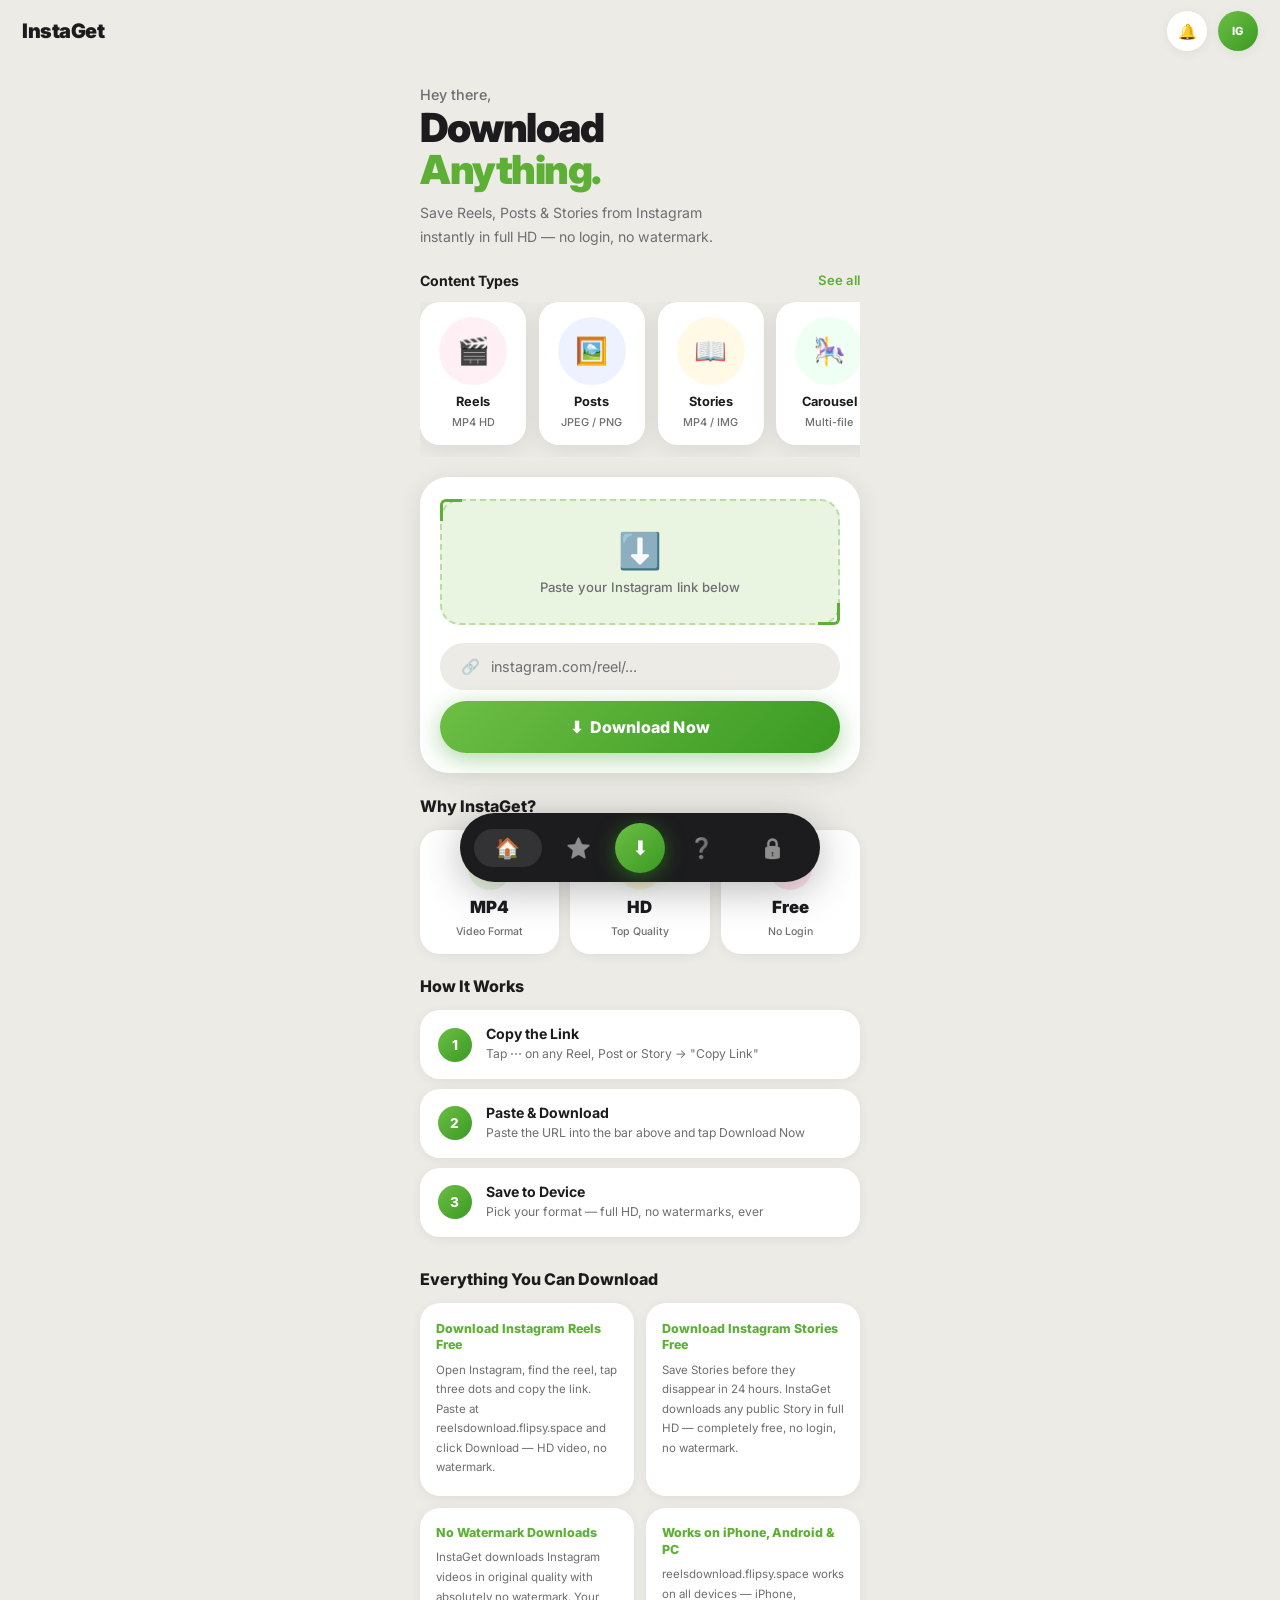
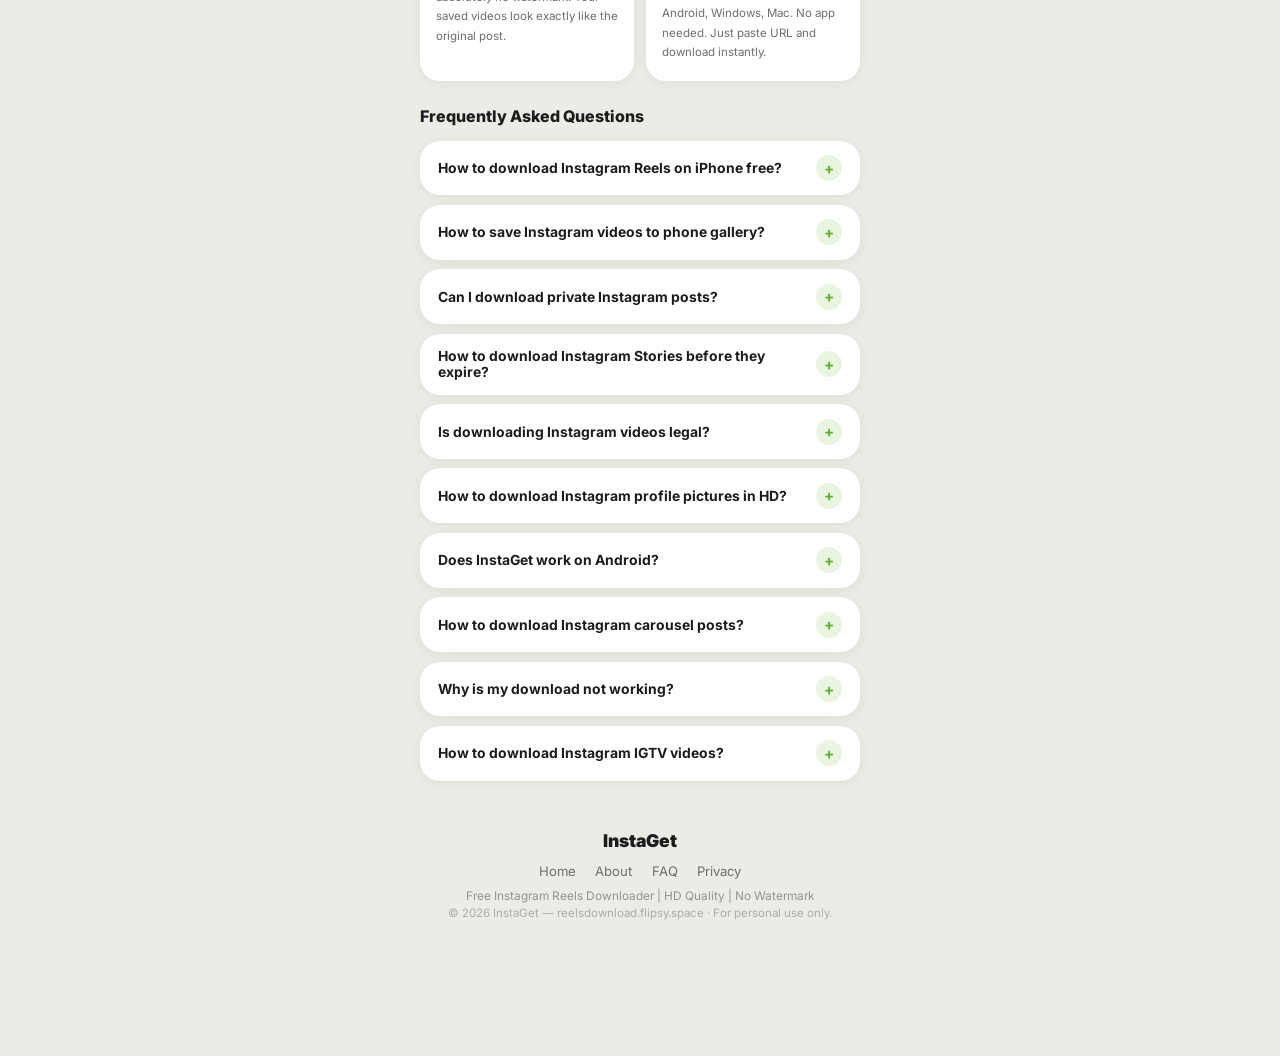
==== commit dfbf0f72: "seo: complete SEO optimization - meta tags, schemas, FAQ, sitemap, robots.txt, footer links" ====
--- a/index.html
+++ b/index.html
@@ -1,175 +1,499 @@
 <!DOCTYPE html>
 <html lang="en">
+
 <head>
-  <meta charset="UTF-8"/>
-  <meta name="viewport" content="width=device-width,initial-scale=1.0"/>
-  <title>InstaGet — Download Instagram Reels, Posts &amp; Stories Free</title>
-  <meta name="description" content="Download Instagram Reels, Posts, Stories instantly in HD. Free, no login, no watermark."/>
-  <link rel="icon" href="data:image/svg+xml,<svg xmlns='http://www.w3.org/2000/svg' viewBox='0 0 64 64'><rect width='64' height='64' rx='14' fill='%235DB035'/><text x='50%' y='54%' dominant-baseline='middle' text-anchor='middle' fill='white' font-size='26' font-family='sans-serif' font-weight='bold'>IG</text></svg>"/>
-  <link rel="stylesheet" href="css/style.css"/>
+  <meta charset="UTF-8" />
+  <meta name="viewport" content="width=device-width,initial-scale=1.0" />
+  <title>InstaGet — Free Instagram Reels Downloader | HD No Watermark</title>
+  <meta name="title" content="InstaGet — Free Instagram Reels Downloader | HD No Watermark" />
+  <meta name="description"
+    content="Download Instagram Reels, Posts, Stories and Profile Pictures free. No login required. HD quality, no watermark, instant download. Works on mobile and PC." />
+  <meta name="keywords"
+    content="instagram reels downloader, instagram video downloader, download instagram reels, instagram story downloader, instagram photo downloader, free instagram downloader, HD instagram downloader, no watermark instagram, save instagram video, reels download, instagram post downloader" />
+  <meta name="author" content="InstaGet" />
+  <meta name="robots" content="index, follow" />
+  <meta name="revisit-after" content="3 days" />
+  <meta name="language" content="English" />
+  <meta name="theme-color" content="#5DB035" />
+  <link rel="canonical" href="https://reelsdownload.flipsy.space/" />
+  <meta property="og:type" content="website" />
+  <meta property="og:url" content="https://reelsdownload.flipsy.space/" />
+  <meta property="og:title" content="InstaGet — Free Instagram Reels Downloader" />
+  <meta property="og:description"
+    content="Download Instagram Reels, Posts, Stories free. HD quality, no watermark, no login needed." />
+  <meta property="og:image" content="https://reelsdownload.flipsy.space/og-image.jpg" />
+  <meta property="og:image:width" content="1200" />
+  <meta property="og:image:height" content="630" />
+  <meta property="og:site_name" content="InstaGet" />
+  <meta property="og:locale" content="en_US" />
+  <meta name="google-site-verification" content="ZclYrjXwRQv91JBaGo0YpLVRAfLK9BUGQlQVnnQu3pw" />
+  <meta name="twitter:card" content="summary_large_image" />
+  <meta name="twitter:url" content="https://reelsdownload.flipsy.space/" />
+  <meta name="twitter:title" content="InstaGet — Free Instagram Reels Downloader" />
+  <meta name="twitter:description" content="Download Instagram Reels, Posts, Stories free. HD quality, no watermark." />
+  <meta name="twitter:image" content="https://reelsdownload.flipsy.space/og-image.jpg" />
+  <link rel="icon"
+    href="data:image/svg+xml,<svg xmlns='http://www.w3.org/2000/svg' viewBox='0 0 64 64'><rect width='64' height='64' rx='14' fill='%235DB035'/><text x='50%' y='54%' dominant-baseline='middle' text-anchor='middle' fill='white' font-size='26' font-family='sans-serif' font-weight='bold'>IG</text></svg>" />
+  <link rel="apple-touch-icon" href="/apple-touch-icon.png" />
+  <link rel="preconnect" href="https://fonts.googleapis.com" />
+  <link rel="preconnect" href="https://fonts.gstatic.com" crossorigin />
+  <link rel="dns-prefetch" href="https://instadownloader-proxy.godofgamer678.workers.dev" />
+  <link rel="stylesheet" href="css/style.css" />
+  <script
+    type="application/ld+json">{"@context":"https://schema.org","@type":"WebApplication","name":"InstaGet","url":"https://reelsdownload.flipsy.space","description":"Free Instagram Reels, Posts, Stories Downloader","applicationCategory":"UtilitiesApplication","operatingSystem":"Any","offers":{"@type":"Offer","price":"0","priceCurrency":"USD"},"aggregateRating":{"@type":"AggregateRating","ratingValue":"4.9","ratingCount":"18500"},"featureList":["Download Instagram Reels Free","Download Instagram Posts","Download Instagram Stories","No Watermark","No Login Required","100% Free Forever"]}</script>
+  <script
+    type="application/ld+json">{"@context":"https://schema.org","@type":"FAQPage","mainEntity":[{"@type":"Question","name":"How to download Instagram Reels for free?","acceptedAnswer":{"@type":"Answer","text":"Copy the Instagram Reel URL, paste it at reelsdownload.flipsy.space, click Download and save the HD video instantly for free."}},{"@type":"Question","name":"Is InstaGet completely free?","acceptedAnswer":{"@type":"Answer","text":"Yes, InstaGet is 100% free. No login, no subscription, no hidden charges ever."}},{"@type":"Question","name":"Can I download Instagram Stories?","acceptedAnswer":{"@type":"Answer","text":"Yes, paste any Instagram Story URL at reelsdownload.flipsy.space and download it instantly in HD quality."}},{"@type":"Question","name":"Does InstaGet add watermark?","acceptedAnswer":{"@type":"Answer","text":"No watermark at all. InstaGet downloads Instagram videos in original HD quality with zero watermark."}},{"@type":"Question","name":"Does it work on iPhone and Android?","acceptedAnswer":{"@type":"Answer","text":"Yes, reelsdownload.flipsy.space works perfectly on iPhone, Android, Windows, Mac and all browsers."}}]}</script>
+  <script
+    type="application/ld+json">{"@context":"https://schema.org","@type":"BreadcrumbList","itemListElement":[{"@type":"ListItem","position":1,"name":"Home","item":"https://reelsdownload.flipsy.space/"}]}</script>
+  <style>
+    .seo-content {
+      margin-bottom: 1.6rem
+    }
+
+    .seo-grid {
+      display: grid;
+      grid-template-columns: 1fr 1fr;
+      gap: .75rem
+    }
+
+    .seo-card {
+      background: var(--surface);
+      border-radius: var(--radius);
+      box-shadow: var(--shadow-sm);
+      padding: 1.1rem 1rem;
+      transition: .25s
+    }
+
+    .seo-card:hover {
+      transform: translateY(-3px);
+      box-shadow: var(--shadow)
+    }
+
+    .seo-card h2 {
+      font-size: .78rem;
+      font-weight: 800;
+      color: var(--green);
+      margin-bottom: .4rem;
+      line-height: 1.35
+    }
+
+    .seo-card p {
+      font-size: .72rem;
+      color: var(--text2);
+      line-height: 1.7
+    }
+
+    .home-faq {
+      margin-bottom: 1.6rem
+    }
+
+    .faq-list {
+      display: flex;
+      flex-direction: column;
+      gap: .6rem
+    }
+
+    .faq-item {
+      background: var(--surface);
+      border-radius: var(--radius);
+      box-shadow: var(--shadow-sm);
+      overflow: hidden;
+      transition: box-shadow .3s
+    }
+
+    .faq-item:hover {
+      box-shadow: var(--shadow)
+    }
+
+    .faq-q {
+      width: 100%;
+      padding: .9rem 1.1rem;
+      background: none;
+      border: none;
+      color: var(--text);
+      font-family: inherit;
+      font-size: .87rem;
+      font-weight: 700;
+      text-align: left;
+      cursor: pointer;
+      display: flex;
+      align-items: center;
+      justify-content: space-between;
+      gap: 1rem
+    }
+
+    .faq-icon {
+      width: 26px;
+      height: 26px;
+      border-radius: 50%;
+      flex-shrink: 0;
+      background: var(--green-bg);
+      color: var(--green);
+      display: flex;
+      align-items: center;
+      justify-content: center;
+      font-size: .95rem;
+      font-weight: 700;
+      transition: .3s
+    }
+
+    .faq-item.open .faq-icon {
+      transform: rotate(45deg);
+      background: var(--green);
+      color: #fff
+    }
+
+    .faq-a {
+      max-height: 0;
+      overflow: hidden;
+      transition: max-height .35s ease
+    }
+
+    .faq-item.open .faq-a {
+      max-height: 220px
+    }
+
+    .faq-a-inner {
+      padding: .1rem 1.1rem .95rem;
+      font-size: .82rem;
+      color: var(--text2);
+      line-height: 1.7
+    }
+
+    .page-footer {
+      text-align: center;
+      padding: 1.5rem 0 2rem
+    }
+
+    .footer-logo {
+      font-size: 1.1rem;
+      font-weight: 900;
+      color: var(--text);
+      display: block;
+      margin-bottom: .75rem
+    }
+
+    .footer-links {
+      display: flex;
+      gap: 1.2rem;
+      justify-content: center;
+      flex-wrap: wrap;
+      margin-bottom: .6rem
+    }
+
+    .footer-links a {
+      font-size: .82rem;
+      color: var(--text2);
+      transition: .2s
+    }
+
+    .footer-links a:hover {
+      color: var(--green)
+    }
+
+    .footer-tagline {
+      font-size: .74rem;
+      color: var(--text2);
+      opacity: .7;
+      margin-bottom: .2rem
+    }
+
+    .footer-note {
+      font-size: .72rem;
+      color: var(--text2);
+      opacity: .5
+    }
+  </style>
 </head>
+
 <body>
 
-<!-- TOP BAR -->
-<header class="top-bar">
-  <div class="top-bar-left">
-    <p class="app-logo">InstaGet</p>
-  </div>
-  <div class="top-bar-right">
-    <button class="icon-btn" id="bell-btn" aria-label="Notifications">🔔</button>
-    <div class="avatar">IG</div>
-  </div>
-</header>
-
-<!-- MAIN CONTENT -->
-<main class="main-content">
-
-  <!-- HERO -->
-  <section class="hero">
-    <p class="hero-greeting">Hey there,</p>
-    <h1 class="hero-title">Download<br><span class="hero-accent">Anything.</span></h1>
-    <p class="hero-sub">Save Reels, Posts &amp; Stories from Instagram<br>instantly in full HD — no login, no watermark.</p>
-
-    <!-- Content type cards -->
-    <div class="media-row-header">
-      <span class="media-row-label">Content Types</span>
-      <button class="see-all-btn">See all</button>
+  <header class="top-bar">
+    <div class="top-bar-left">
+      <a href="https://reelsdownload.flipsy.space/" class="app-logo" aria-label="InstaGet Home">InstaGet</a>
     </div>
-    <div class="media-cards-scroll">
-      <div class="media-card" onclick="document.getElementById('url-input').focus()">
-        <div class="media-card-visual reels-visual">🎬</div>
-        <span class="media-card-name">Reels</span>
-        <span class="media-card-sub">MP4 HD</span>
-      </div>
-      <div class="media-card" onclick="document.getElementById('url-input').focus()">
-        <div class="media-card-visual posts-visual">🖼️</div>
-        <span class="media-card-name">Posts</span>
-        <span class="media-card-sub">JPEG / PNG</span>
-      </div>
-      <div class="media-card" onclick="document.getElementById('url-input').focus()">
-        <div class="media-card-visual stories-visual">📖</div>
-        <span class="media-card-name">Stories</span>
-        <span class="media-card-sub">MP4 / IMG</span>
-      </div>
-      <div class="media-card" onclick="document.getElementById('url-input').focus()">
-        <div class="media-card-visual carousel-visual">🎠</div>
-        <span class="media-card-name">Carousel</span>
-        <span class="media-card-sub">Multi-file</span>
-      </div>
+    <div class="top-bar-right">
+      <button class="icon-btn" id="bell-btn" aria-label="Notifications">🔔</button>
+      <div class="avatar" aria-hidden="true">IG</div>
     </div>
-  </section>
-
-  <!-- DOWNLOAD SECTION -->
-  <section class="download-section">
-    <div class="scan-card">
-      <div class="scan-area">
-        <div class="scan-icon">⬇️</div>
-        <p class="scan-text">Paste your Instagram link below</p>
-      </div>
-      <div class="input-area">
-        <div class="url-input-wrap">
-          <span class="input-icon">🔗</span>
-          <input
-            class="url-input"
-            id="url-input"
-            type="url"
-            placeholder="instagram.com/reel/..."
-            autocomplete="off"
-            spellcheck="false"
-          />
-        </div>
-        <button class="btn-download" id="download-btn">⬇&nbsp;&nbsp;Download Now</button>
-      </div>
+  </header>
+
+  <main class="main-content">
+
+    <section class="hero" aria-label="Instagram Downloader">
+      <p class="hero-greeting">Hey there,</p>
+      <h1 class="hero-title">Download<br><span class="hero-accent">Anything.</span></h1>
+      <p class="hero-sub">Save Reels, Posts &amp; Stories from Instagram<br>instantly in full HD — no login, no
+        watermark.</p>
+      <div class="media-row-header">
+        <span class="media-row-label">Content Types</span>
+        <button class="see-all-btn">See all</button>
+      </div>
+      <div class="media-cards-scroll" role="list">
+        <div class="media-card" role="listitem" onclick="document.getElementById('url-input').focus()" tabindex="0"
+          aria-label="Download Instagram Reels MP4 HD">
+          <div class="media-card-visual reels-visual" aria-hidden="true">🎬</div>
+          <span class="media-card-name">Reels</span>
+          <span class="media-card-sub">MP4 HD</span>
+        </div>
+        <div class="media-card" role="listitem" onclick="document.getElementById('url-input').focus()" tabindex="0"
+          aria-label="Download Instagram Posts JPEG PNG">
+          <div class="media-card-visual posts-visual" aria-hidden="true">🖼️</div>
+          <span class="media-card-name">Posts</span>
+          <span class="media-card-sub">JPEG / PNG</span>
+        </div>
+        <div class="media-card" role="listitem" onclick="document.getElementById('url-input').focus()" tabindex="0"
+          aria-label="Download Instagram Stories">
+          <div class="media-card-visual stories-visual" aria-hidden="true">📖</div>
+          <span class="media-card-name">Stories</span>
+          <span class="media-card-sub">MP4 / IMG</span>
+        </div>
+        <div class="media-card" role="listitem" onclick="document.getElementById('url-input').focus()" tabindex="0"
+          aria-label="Download Instagram Carousel posts">
+          <div class="media-card-visual carousel-visual" aria-hidden="true">🎠</div>
+          <span class="media-card-name">Carousel</span>
+          <span class="media-card-sub">Multi-file</span>
+        </div>
+      </div>
+    </section>
+
+    <section class="download-section" aria-label="Paste Instagram URL to download">
+      <div class="scan-card">
+        <div class="scan-area" aria-hidden="true">
+          <div class="scan-icon">⬇️</div>
+          <p class="scan-text">Paste your Instagram link below</p>
+        </div>
+        <div class="input-area">
+          <div class="url-input-wrap">
+            <span class="input-icon" aria-hidden="true">🔗</span>
+            <input class="url-input" id="url-input" type="url" placeholder="instagram.com/reel/..." autocomplete="off"
+              spellcheck="false" aria-label="Paste Instagram URL here" />
+          </div>
+          <button class="btn-download" id="download-btn" aria-label="Download Instagram media">⬇&nbsp;&nbsp;Download
+            Now</button>
+        </div>
+      </div>
+    </section>
+
+    <div id="loading-spinner" class="hidden" role="status" aria-label="Loading">
+      <div class="spinner"></div>
     </div>
-  </section>
-
-  <!-- SPINNER -->
-  <div id="loading-spinner" class="hidden"><div class="spinner"></div></div>
-
-  <!-- RESULT -->
-  <div id="result-section" class="hidden"></div>
-
-  <!-- FEATURE CARDS -->
-  <section class="features-section">
-    <h2 class="section-heading">Why InstaGet?</h2>
-    <div class="features-grid">
-      <div class="feature-card">
-        <div class="feature-icon" style="background:#EAF5E1;color:#5DB035">🎬</div>
-        <span class="feature-val">MP4</span>
-        <span class="feature-label">Video Format</span>
-      </div>
-      <div class="feature-card">
-        <div class="feature-icon" style="background:#FFF3E0;color:#FF9500">⚡</div>
-        <span class="feature-val">HD</span>
-        <span class="feature-label">Top Quality</span>
-      </div>
-      <div class="feature-card">
-        <div class="feature-icon" style="background:#FCE4EC;color:#E91E63">🔓</div>
-        <span class="feature-val">Free</span>
-        <span class="feature-label">No Login</span>
-      </div>
+    <div id="result-section" class="hidden" aria-live="polite"></div>
+
+    <section class="features-section" aria-label="Why use InstaGet">
+      <h2 class="section-heading">Why InstaGet?</h2>
+      <div class="features-grid">
+        <div class="feature-card">
+          <div class="feature-icon" style="background:#EAF5E1;color:#5DB035" aria-hidden="true">🎬</div>
+          <span class="feature-val">MP4</span>
+          <span class="feature-label">Video Format</span>
+        </div>
+        <div class="feature-card">
+          <div class="feature-icon" style="background:#FFF3E0;color:#FF9500" aria-hidden="true">⚡</div>
+          <span class="feature-val">HD</span>
+          <span class="feature-label">Top Quality</span>
+        </div>
+        <div class="feature-card">
+          <div class="feature-icon" style="background:#FCE4EC;color:#E91E63" aria-hidden="true">🔓</div>
+          <span class="feature-val">Free</span>
+          <span class="feature-label">No Login</span>
+        </div>
+      </div>
+    </section>
+
+    <section class="how-section" aria-label="How to download Instagram videos step by step">
+      <h2 class="section-heading">How It Works</h2>
+      <div class="how-list">
+        <div class="how-item reveal">
+          <div class="how-num" aria-hidden="true">1</div>
+          <div class="how-content">
+            <span class="how-name">Copy the Link</span>
+            <span class="how-desc">Tap ⋯ on any Reel, Post or Story → "Copy Link"</span>
+          </div>
+        </div>
+        <div class="how-item reveal">
+          <div class="how-num" aria-hidden="true">2</div>
+          <div class="how-content">
+            <span class="how-name">Paste &amp; Download</span>
+            <span class="how-desc">Paste the URL into the bar above and tap Download Now</span>
+          </div>
+        </div>
+        <div class="how-item reveal">
+          <div class="how-num" aria-hidden="true">3</div>
+          <div class="how-content">
+            <span class="how-name">Save to Device</span>
+            <span class="how-desc">Pick your format — full HD, no watermarks, ever</span>
+          </div>
+        </div>
+      </div>
+    </section>
+
+    <!-- SEO CONTENT -->
+    <section class="seo-content reveal" aria-label="About Instagram Downloader features">
+      <h2 class="section-heading">Everything You Can Download</h2>
+      <div class="seo-grid">
+        <div class="seo-card">
+          <h2>Download Instagram Reels Free</h2>
+          <p>Open Instagram, find the reel, tap three dots and copy the link. Paste at reelsdownload.flipsy.space and
+            click Download — HD video, no watermark.</p>
+        </div>
+        <div class="seo-card">
+          <h2>Download Instagram Stories Free</h2>
+          <p>Save Stories before they disappear in 24 hours. InstaGet downloads any public Story in full HD — completely
+            free, no login, no watermark.</p>
+        </div>
+        <div class="seo-card">
+          <h2>No Watermark Downloads</h2>
+          <p>InstaGet downloads Instagram videos in original quality with absolutely no watermark. Your saved videos
+            look exactly like the original post.</p>
+        </div>
+        <div class="seo-card">
+          <h2>Works on iPhone, Android &amp; PC</h2>
+          <p>reelsdownload.flipsy.space works on all devices — iPhone, Android, Windows, Mac. No app needed. Just paste
+            URL and download instantly.</p>
+        </div>
+      </div>
+    </section>
+
+    <!-- HOME FAQ -->
+    <section class="home-faq reveal" aria-label="Frequently asked questions about Instagram downloader">
+      <h2 class="section-heading">Frequently Asked Questions</h2>
+      <div class="faq-list" id="home-faq-list">
+        <div class="faq-item">
+          <button class="faq-q" aria-expanded="false">How to download Instagram Reels on iPhone free? <span
+              class="faq-icon" aria-hidden="true">+</span></button>
+          <div class="faq-a">
+            <div class="faq-a-inner">Open Instagram on your iPhone, tap ⋯ on any Reel and select "Copy Link." Visit
+              reelsdownload.flipsy.space, paste the link, tap Download Now. The HD video saves directly to your iPhone —
+              no app install needed.</div>
+          </div>
+        </div>
+        <div class="faq-item">
+          <button class="faq-q" aria-expanded="false">How to save Instagram videos to phone gallery? <span
+              class="faq-icon" aria-hidden="true">+</span></button>
+          <div class="faq-a">
+            <div class="faq-a-inner">After tapping Download, the file saves to your device's Downloads folder (Android)
+              or Photos app (iPhone). On Android open your Files or Gallery app. On iPhone, tap "Save Video" in the save
+              dialog.</div>
+          </div>
+        </div>
+        <div class="faq-item">
+          <button class="faq-q" aria-expanded="false">Can I download private Instagram posts? <span class="faq-icon"
+              aria-hidden="true">+</span></button>
+          <div class="faq-a">
+            <div class="faq-a-inner">No. InstaGet only works with publicly available content. Private accounts cannot be
+              accessed without the owner's permission. We strictly respect Instagram's privacy settings.</div>
+          </div>
+        </div>
+        <div class="faq-item">
+          <button class="faq-q" aria-expanded="false">How to download Instagram Stories before they expire? <span
+              class="faq-icon" aria-hidden="true">+</span></button>
+          <div class="faq-a">
+            <div class="faq-a-inner">Stories disappear after 24 hours. Copy the profile or story URL, paste into
+              InstaGet, and download immediately before the 24-hour expiry window closes.</div>
+          </div>
+        </div>
+        <div class="faq-item">
+          <button class="faq-q" aria-expanded="false">Is downloading Instagram videos legal? <span class="faq-icon"
+              aria-hidden="true">+</span></button>
+          <div class="faq-a">
+            <div class="faq-a-inner">Downloading public Instagram content for personal offline viewing is generally
+              accepted. Do not re-upload, redistribute, or claim ownership of others' content. Always respect copyright
+              and original creators.</div>
+          </div>
+        </div>
+        <div class="faq-item">
+          <button class="faq-q" aria-expanded="false">How to download Instagram profile pictures in HD? <span
+              class="faq-icon" aria-hidden="true">+</span></button>
+          <div class="faq-a">
+            <div class="faq-a-inner">Copy the Instagram profile URL (instagram.com/username), paste it into InstaGet,
+              and click Download. InstaGet fetches the full HD profile picture directly from Instagram's servers.</div>
+          </div>
+        </div>
+        <div class="faq-item">
+          <button class="faq-q" aria-expanded="false">Does InstaGet work on Android? <span class="faq-icon"
+              aria-hidden="true">+</span></button>
+          <div class="faq-a">
+            <div class="faq-a-inner">Yes! InstaGet works on all Android devices and browsers including Chrome, Firefox,
+              and Samsung Internet. No app install needed — visit reelsdownload.flipsy.space in any browser.</div>
+          </div>
+        </div>
+        <div class="faq-item">
+          <button class="faq-q" aria-expanded="false">How to download Instagram carousel posts? <span class="faq-icon"
+              aria-hidden="true">+</span></button>
+          <div class="faq-a">
+            <div class="faq-a-inner">Copy the carousel post link, paste it into InstaGet and click Download. All images
+              and videos from the carousel are fetched separately so you can download each one individually.</div>
+          </div>
+        </div>
+        <div class="faq-item">
+          <button class="faq-q" aria-expanded="false">Why is my download not working? <span class="faq-icon"
+              aria-hidden="true">+</span></button>
+          <div class="faq-a">
+            <div class="faq-a-inner">Common reasons: private account, deleted content, incorrectly copied URL, or a
+              temporary Instagram rate limit. Double-check the URL, try again in a few seconds, or try a different link.
+            </div>
+          </div>
+        </div>
+        <div class="faq-item">
+          <button class="faq-q" aria-expanded="false">How to download Instagram IGTV videos? <span class="faq-icon"
+              aria-hidden="true">+</span></button>
+          <div class="faq-a">
+            <div class="faq-a-inner">Copy the IGTV video URL (instagram.com/tv/...), paste it into InstaGet's input box,
+              and click Download. The full IGTV video will be fetched in HD quality.</div>
+          </div>
+        </div>
+      </div>
+    </section>
+
+    <footer class="page-footer" aria-label="Site Footer">
+      <span class="footer-logo">InstaGet</span>
+      <nav class="footer-links" aria-label="Footer Navigation">
+        <a href="https://reelsdownload.flipsy.space/">Home</a>
+        <a href="https://reelsdownload.flipsy.space/about.html">About</a>
+        <a href="https://reelsdownload.flipsy.space/faq.html">FAQ</a>
+        <a href="https://reelsdownload.flipsy.space/privacy.html">Privacy</a>
+      </nav>
+      <p class="footer-tagline">Free Instagram Reels Downloader | HD Quality | No Watermark</p>
+      <p class="footer-note">© 2026 InstaGet — reelsdownload.flipsy.space · For personal use only.</p>
+    </footer>
+
+  </main>
+
+  <nav class="bottom-nav" aria-label="Main navigation">
+    <div class="bnav-pill">
+      <button class="bnav-btn active" onclick="location='index.html'" aria-label="Home"><span
+          class="bnav-icon">🏠</span></button>
+      <button class="bnav-btn" onclick="location='about.html'" aria-label="About"><span
+          class="bnav-icon">⭐</span></button>
+      <button class="bnav-center" id="bnav-dl" aria-label="Download">⬇</button>
+      <button class="bnav-btn" onclick="location='faq.html'" aria-label="FAQ"><span class="bnav-icon">❓</span></button>
+      <button class="bnav-btn" onclick="location='privacy.html'" aria-label="Privacy"><span
+          class="bnav-icon">🔒</span></button>
     </div>
-  </section>
-
-  <!-- HOW IT WORKS -->
-  <section class="how-section">
-    <h2 class="section-heading">How It Works</h2>
-    <div class="how-list">
-      <div class="how-item">
-        <div class="how-num">1</div>
-        <div class="how-content">
-          <span class="how-name">Copy the Link</span>
-          <span class="how-desc">Tap ⋯ on any Reel, Post or Story → "Copy Link"</span>
-        </div>
-      </div>
-      <div class="how-item">
-        <div class="how-num">2</div>
-        <div class="how-content">
-          <span class="how-name">Paste &amp; Download</span>
-          <span class="how-desc">Paste the URL into the bar above and tap Download Now</span>
-        </div>
-      </div>
-      <div class="how-item">
-        <div class="how-num">3</div>
-        <div class="how-content">
-          <span class="how-name">Save to Device</span>
-          <span class="how-desc">Pick your format — full HD, no watermarks, ever</span>
-        </div>
-      </div>
-    </div>
-  </section>
-
-</main>
-
-<!-- BOTTOM NAV -->
-<nav class="bottom-nav" aria-label="Main navigation">
-  <div class="bnav-pill">
-    <button class="bnav-btn active" onclick="location='index.html'" aria-label="Home">
-      <span class="bnav-icon">🏠</span>
-    </button>
-    <button class="bnav-btn" onclick="location='about.html'" aria-label="About">
-      <span class="bnav-icon">⭐</span>
-    </button>
-    <button class="bnav-center" id="bnav-dl" aria-label="Download">⬇</button>
-    <button class="bnav-btn" onclick="location='faq.html'" aria-label="FAQ">
-      <span class="bnav-icon">❓</span>
-    </button>
-    <button class="bnav-btn" onclick="location='privacy.html'" aria-label="Privacy">
-      <span class="bnav-icon">🔒</span>
-    </button>
-  </div>
-</nav>
-
-<div id="toast-container"></div>
-
-<script>
-  // Bottom nav center button scroll
-  document.getElementById('bnav-dl').addEventListener('click', () => {
-    const inp = document.getElementById('url-input');
-    inp.scrollIntoView({ behavior: 'smooth', block: 'center' });
-    setTimeout(() => inp.focus(), 400);
-  });
-</script>
-<script src="js/main.js"></script>
+  </nav>
+
+  <div id="toast-container" aria-live="polite"></div>
+
+  <script>
+    document.getElementById('bnav-dl').addEventListener('click', () => {
+      const inp = document.getElementById('url-input');
+      inp.scrollIntoView({ behavior: 'smooth', block: 'center' });
+      setTimeout(() => inp.focus(), 400);
+    });
+    document.querySelectorAll('#home-faq-list .faq-q').forEach(btn => {
+      btn.addEventListener('click', () => {
+        const item = btn.closest('.faq-item');
+        const isOpen = item.classList.contains('open');
+        document.querySelectorAll('#home-faq-list .faq-item').forEach(i => {
+          i.classList.remove('open');
+          i.querySelector('.faq-q').setAttribute('aria-expanded', 'false');
+        });
+        if (!isOpen) { item.classList.add('open'); btn.setAttribute('aria-expanded', 'true'); }
+      });
+    });
+  </script>
+  <script src="js/main.js"></script>
 </body>
-</html>
+
+</html>
--- a/css/style.css
+++ b/css/style.css
@@ -213,16 +213,29 @@
   animation:slideup .4s ease both;
 }
 .result-thumb {
-  width:100%; height:180px; object-fit:cover;
-  border-radius:var(--radius); margin-bottom:1rem; display:block;
+  width:100%; height:auto; max-height:420px;
+  object-fit:contain; border-radius:var(--radius); margin-bottom:1rem; display:block;
+  background:#f0f0f0;
 }
 .result-header { margin-bottom:.85rem; }
-.result-meta { display:flex; align-items:flex-start; justify-content:space-between; gap:.75rem; }
-.result-title { font-size:.88rem; color:var(--text2); line-height:1.5; flex:1; }
+.result-meta {
+  display:flex; flex-direction:column; align-items:flex-start;
+  gap:.4rem; margin-bottom:.85rem;
+}
+.result-title { font-size:.88rem; color:var(--text2); line-height:1.5; }
+.result-uploader { font-size:.78rem; color:var(--text2); opacity:.75; }
+.content-type-badge {
+  display:inline-block; padding:.22rem .75rem;
+  border-radius:var(--radius-pill);
+  background:var(--green-bg); color:var(--green);
+  font-size:.72rem; font-weight:700; letter-spacing:.3px;
+}
 .copy-btn {
+  align-self:flex-start;
   padding:.38rem .9rem; border-radius:var(--radius-pill);
   border:1.5px solid var(--green); background:var(--green-bg);
-  color:var(--green); font-size:.76rem; font-weight:700; transition:.2s; flex-shrink:0;
+  color:var(--green); font-size:.76rem; font-weight:700; transition:.2s;
+  margin-top:.35rem;
 }
 .copy-btn:hover { background:var(--green); color:#fff; }
 .dl-label {
@@ -231,14 +244,25 @@
 }
 .dl-buttons { display:flex; flex-wrap:wrap; gap:.5rem; }
 .dl-btn {
-  flex:1; min-width:120px; padding:.75rem 1rem;
+  width:100%; padding:.9rem 1rem;
   border-radius:var(--radius-pill); text-align:center;
-  font-size:.85rem; font-weight:700;
-  background:var(--grad); color:#fff;
-  box-shadow:0 4px 16px rgba(58,154,34,.3);
+  font-size:1rem; font-weight:800; font-family:inherit;
+  background:var(--grad); color:#fff; border:none; cursor:pointer;
+  box-shadow:0 6px 24px rgba(58,154,34,.4);
   transition:.2s; display:block;
 }
-.dl-btn:hover { transform:translateY(-2px); box-shadow:0 8px 24px rgba(58,154,34,.45); }
+.dl-btn:hover { transform:translateY(-2px); box-shadow:0 10px 32px rgba(58,154,34,.5); }
+.dl-btn:disabled { opacity:.65; cursor:not-allowed; transform:none; }
+.dl-btn--audio {
+  background:linear-gradient(135deg,#FF9500,#FF6B00);
+  box-shadow:0 6px 24px rgba(255,149,0,.35);
+}
+.dl-btn--audio:hover { box-shadow:0 10px 32px rgba(255,149,0,.5); }
+.dl-btn--image {
+  background:linear-gradient(135deg,#007AFF,#0055CC);
+  box-shadow:0 6px 24px rgba(0,122,255,.35);
+}
+.dl-btn--image:hover { box-shadow:0 10px 32px rgba(0,122,255,.5); }
 .no-media { color:var(--text2); font-size:.88rem; }
 
 /* ══ FEATURES ══ */
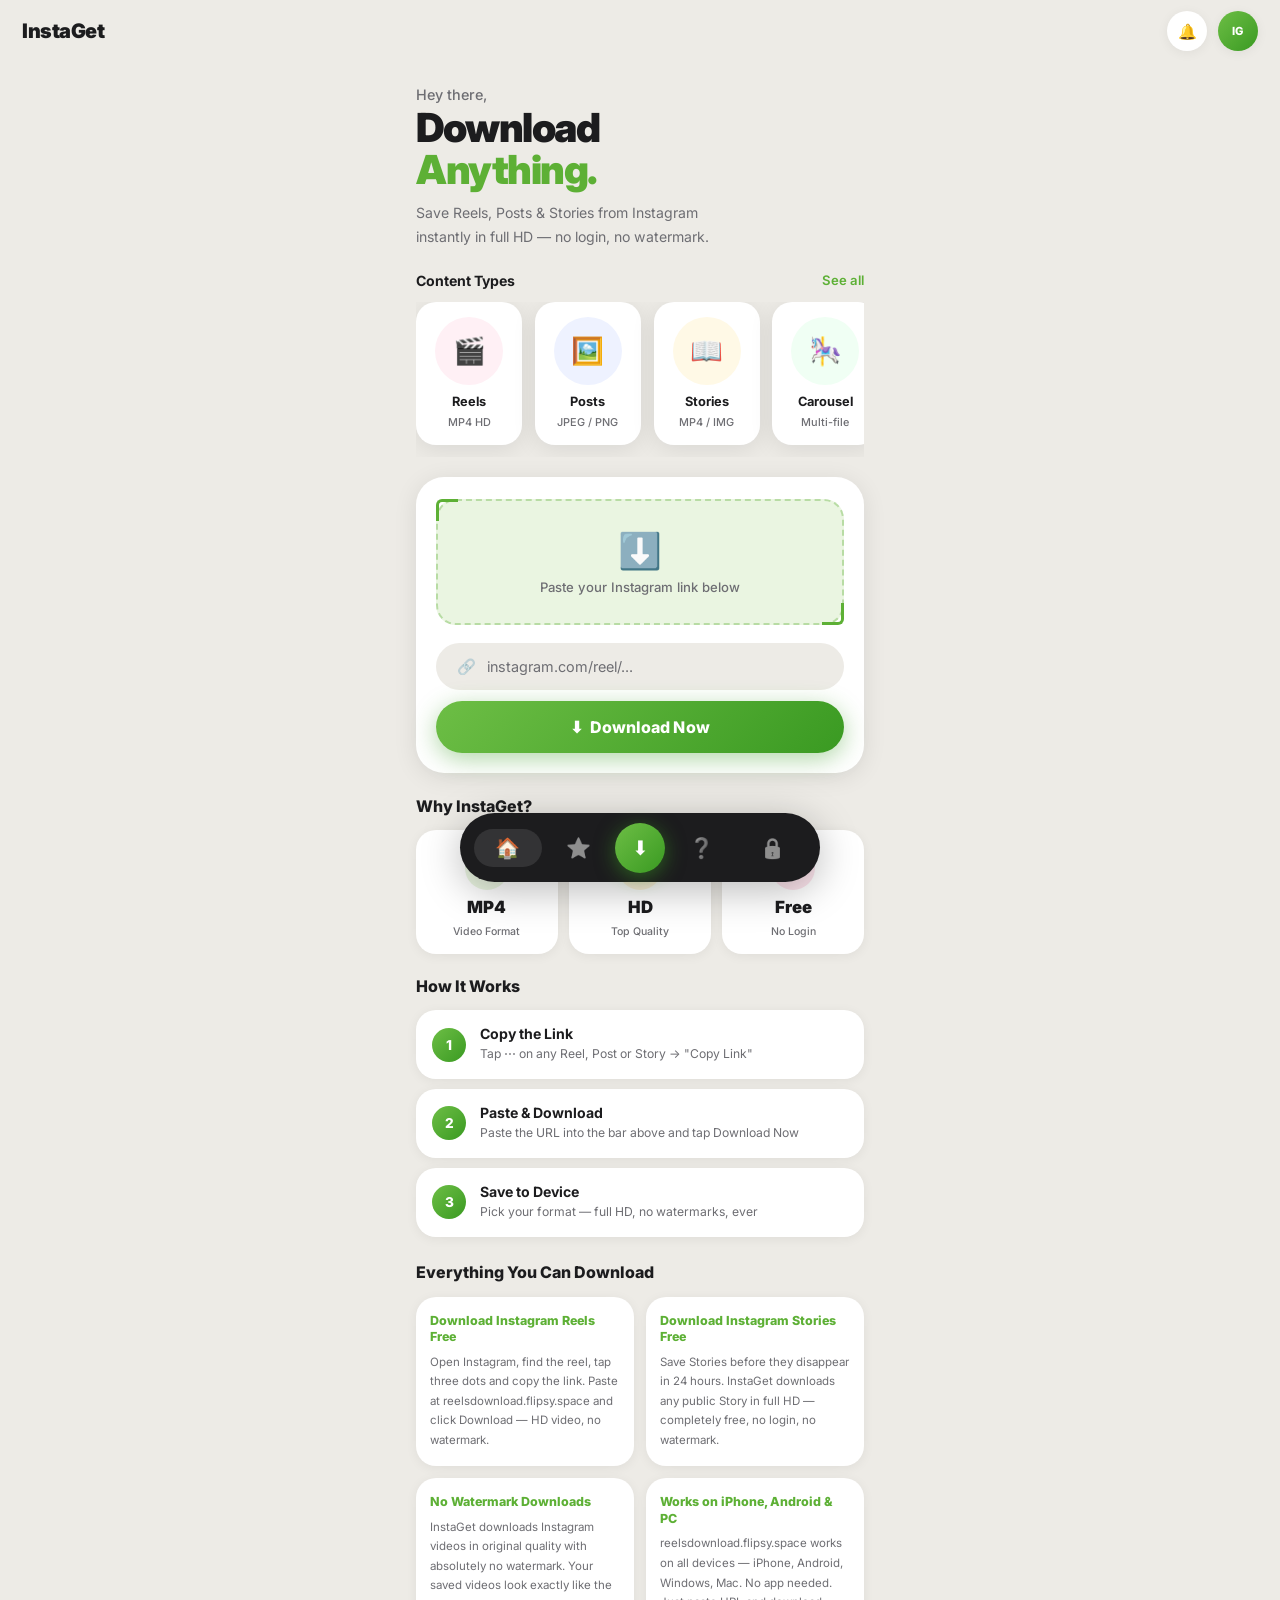
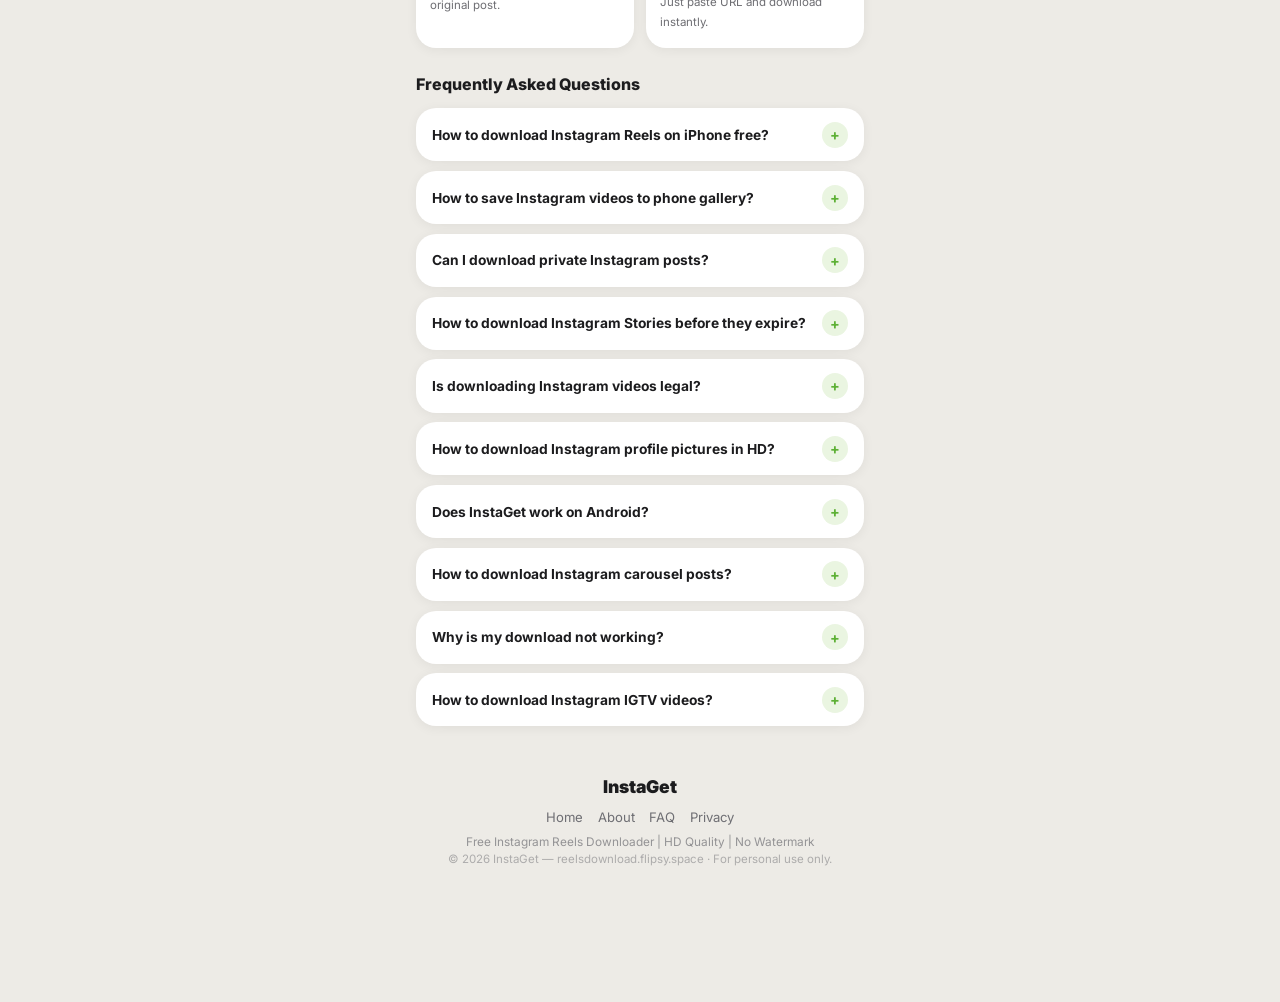
==== commit 8a94788e: "fix: mobile alignment - centralize CSS, responsive breakpoints for all sections" ====
--- a/index.html
+++ b/index.html
@@ -45,166 +45,7 @@
     type="application/ld+json">{"@context":"https://schema.org","@type":"FAQPage","mainEntity":[{"@type":"Question","name":"How to download Instagram Reels for free?","acceptedAnswer":{"@type":"Answer","text":"Copy the Instagram Reel URL, paste it at reelsdownload.flipsy.space, click Download and save the HD video instantly for free."}},{"@type":"Question","name":"Is InstaGet completely free?","acceptedAnswer":{"@type":"Answer","text":"Yes, InstaGet is 100% free. No login, no subscription, no hidden charges ever."}},{"@type":"Question","name":"Can I download Instagram Stories?","acceptedAnswer":{"@type":"Answer","text":"Yes, paste any Instagram Story URL at reelsdownload.flipsy.space and download it instantly in HD quality."}},{"@type":"Question","name":"Does InstaGet add watermark?","acceptedAnswer":{"@type":"Answer","text":"No watermark at all. InstaGet downloads Instagram videos in original HD quality with zero watermark."}},{"@type":"Question","name":"Does it work on iPhone and Android?","acceptedAnswer":{"@type":"Answer","text":"Yes, reelsdownload.flipsy.space works perfectly on iPhone, Android, Windows, Mac and all browsers."}}]}</script>
   <script
     type="application/ld+json">{"@context":"https://schema.org","@type":"BreadcrumbList","itemListElement":[{"@type":"ListItem","position":1,"name":"Home","item":"https://reelsdownload.flipsy.space/"}]}</script>
-  <style>
-    .seo-content {
-      margin-bottom: 1.6rem
-    }
-
-    .seo-grid {
-      display: grid;
-      grid-template-columns: 1fr 1fr;
-      gap: .75rem
-    }
-
-    .seo-card {
-      background: var(--surface);
-      border-radius: var(--radius);
-      box-shadow: var(--shadow-sm);
-      padding: 1.1rem 1rem;
-      transition: .25s
-    }
-
-    .seo-card:hover {
-      transform: translateY(-3px);
-      box-shadow: var(--shadow)
-    }
-
-    .seo-card h2 {
-      font-size: .78rem;
-      font-weight: 800;
-      color: var(--green);
-      margin-bottom: .4rem;
-      line-height: 1.35
-    }
-
-    .seo-card p {
-      font-size: .72rem;
-      color: var(--text2);
-      line-height: 1.7
-    }
-
-    .home-faq {
-      margin-bottom: 1.6rem
-    }
-
-    .faq-list {
-      display: flex;
-      flex-direction: column;
-      gap: .6rem
-    }
-
-    .faq-item {
-      background: var(--surface);
-      border-radius: var(--radius);
-      box-shadow: var(--shadow-sm);
-      overflow: hidden;
-      transition: box-shadow .3s
-    }
-
-    .faq-item:hover {
-      box-shadow: var(--shadow)
-    }
-
-    .faq-q {
-      width: 100%;
-      padding: .9rem 1.1rem;
-      background: none;
-      border: none;
-      color: var(--text);
-      font-family: inherit;
-      font-size: .87rem;
-      font-weight: 700;
-      text-align: left;
-      cursor: pointer;
-      display: flex;
-      align-items: center;
-      justify-content: space-between;
-      gap: 1rem
-    }
-
-    .faq-icon {
-      width: 26px;
-      height: 26px;
-      border-radius: 50%;
-      flex-shrink: 0;
-      background: var(--green-bg);
-      color: var(--green);
-      display: flex;
-      align-items: center;
-      justify-content: center;
-      font-size: .95rem;
-      font-weight: 700;
-      transition: .3s
-    }
-
-    .faq-item.open .faq-icon {
-      transform: rotate(45deg);
-      background: var(--green);
-      color: #fff
-    }
-
-    .faq-a {
-      max-height: 0;
-      overflow: hidden;
-      transition: max-height .35s ease
-    }
-
-    .faq-item.open .faq-a {
-      max-height: 220px
-    }
-
-    .faq-a-inner {
-      padding: .1rem 1.1rem .95rem;
-      font-size: .82rem;
-      color: var(--text2);
-      line-height: 1.7
-    }
-
-    .page-footer {
-      text-align: center;
-      padding: 1.5rem 0 2rem
-    }
-
-    .footer-logo {
-      font-size: 1.1rem;
-      font-weight: 900;
-      color: var(--text);
-      display: block;
-      margin-bottom: .75rem
-    }
-
-    .footer-links {
-      display: flex;
-      gap: 1.2rem;
-      justify-content: center;
-      flex-wrap: wrap;
-      margin-bottom: .6rem
-    }
-
-    .footer-links a {
-      font-size: .82rem;
-      color: var(--text2);
-      transition: .2s
-    }
-
-    .footer-links a:hover {
-      color: var(--green)
-    }
-
-    .footer-tagline {
-      font-size: .74rem;
-      color: var(--text2);
-      opacity: .7;
-      margin-bottom: .2rem
-    }
-
-    .footer-note {
-      font-size: .72rem;
-      color: var(--text2);
-      opacity: .5
-    }
-  </style>
-</head>
+
 
 <body>
 
--- a/css/style.css
+++ b/css/style.css
@@ -69,8 +69,9 @@
 /* ══ MAIN ══ */
 .main-content {
   padding-top:calc(var(--nav-h) + 4px);
-  padding-left:1.25rem; padding-right:1.25rem;
+  padding-left:1rem; padding-right:1rem;
   max-width:480px; margin:0 auto;
+  width:100%;
 }
 
 /* ══ HERO ══ */
@@ -81,10 +82,12 @@
 .hero-title {
   font-size:2.5rem; font-weight:900; line-height:1.05;
   letter-spacing:-1.5px; color:var(--text); margin-bottom:.65rem;
+  word-break:break-word;
 }
 .hero-accent { color:var(--green); }
 .hero-sub {
   font-size:.88rem; color:var(--text2); line-height:1.65; margin-bottom:1.5rem;
+  word-break:break-word;
 }
 
 /* Media row */
@@ -288,12 +291,12 @@
 .feature-label{ font-size:.66rem; color:var(--text2); font-weight:500; }
 
 /* ══ HOW IT WORKS ══ */
-.how-section { margin-bottom:2rem; }
+.how-section { margin-bottom:1.6rem; }
 .how-list { display:flex; flex-direction:column; gap:.65rem; }
 .how-item {
   display:flex; align-items:center; gap:.9rem;
   background:var(--surface); border-radius:var(--radius);
-  box-shadow:var(--shadow-sm); padding:.95rem 1.1rem;
+  box-shadow:var(--shadow-sm); padding:.95rem 1rem;
   animation:slideup .5s ease both; transition:.2s;
 }
 .how-item:hover { box-shadow:var(--shadow); transform:translateX(4px); }
@@ -303,9 +306,66 @@
   display:flex; align-items:center; justify-content:center;
   font-size:.85rem; font-weight:800; flex-shrink:0;
 }
-.how-content { display:flex; flex-direction:column; gap:.18rem; }
+.how-content { display:flex; flex-direction:column; gap:.18rem; flex:1; min-width:0; }
 .how-name { font-size:.88rem; font-weight:700; color:var(--text); }
-.how-desc { font-size:.76rem; color:var(--text2); line-height:1.5; }
+.how-desc { font-size:.76rem; color:var(--text2); line-height:1.5; word-break:break-word; }
+
+/* ══ SEO CONTENT ══ */
+.seo-content { margin-bottom:1.6rem; }
+.seo-grid {
+  display:grid;
+  grid-template-columns:1fr 1fr;
+  gap:.75rem;
+}
+.seo-card {
+  background:var(--surface); border-radius:var(--radius);
+  box-shadow:var(--shadow-sm); padding:1rem .9rem;
+  transition:.25s;
+}
+.seo-card:hover { transform:translateY(-3px); box-shadow:var(--shadow); }
+.seo-card h2 {
+  font-size:.78rem; font-weight:800; color:var(--green);
+  margin-bottom:.4rem; line-height:1.35;
+}
+.seo-card p { font-size:.72rem; color:var(--text2); line-height:1.7; }
+
+/* ══ HOME FAQ ══ */
+.home-faq { margin-bottom:1.6rem; }
+.faq-list { display:flex; flex-direction:column; gap:.6rem; }
+.faq-item {
+  background:var(--surface); border-radius:var(--radius);
+  box-shadow:var(--shadow-sm); overflow:hidden; transition:box-shadow .3s;
+  width:100%;
+}
+.faq-item:hover { box-shadow:var(--shadow); }
+.faq-q {
+  width:100%; padding:.85rem 1rem; background:none; border:none;
+  color:var(--text); font-family:inherit; font-size:.86rem; font-weight:700;
+  text-align:left; cursor:pointer;
+  display:flex; align-items:center; justify-content:space-between; gap:.75rem;
+}
+.faq-icon {
+  width:26px; height:26px; border-radius:50%; flex-shrink:0;
+  background:var(--green-bg); color:var(--green);
+  display:flex; align-items:center; justify-content:center;
+  font-size:.9rem; font-weight:700; transition:.3s;
+}
+.faq-item.open .faq-icon { transform:rotate(45deg); background:var(--green); color:#fff; }
+.faq-a { max-height:0; overflow:hidden; transition:max-height .35s ease; }
+.faq-item.open .faq-a { max-height:240px; }
+.faq-a-inner { padding:.1rem 1rem .9rem; font-size:.81rem; color:var(--text2); line-height:1.7; }
+
+/* ══ PAGE FOOTER ══ */
+.page-footer { text-align:center; padding:1.5rem 0 2rem; }
+.footer-logo { font-size:1.1rem; font-weight:900; color:var(--text); display:block; margin-bottom:.75rem; }
+.footer-links {
+  display:flex; gap:.9rem; justify-content:center;
+  flex-wrap:wrap; margin-bottom:.6rem; list-style:none;
+}
+.footer-links a { font-size:.82rem; color:var(--text2); transition:.2s; }
+.footer-links a:hover { color:var(--green); }
+.footer-tagline { font-size:.74rem; color:var(--text2); opacity:.7; margin-bottom:.2rem; }
+.footer-note { font-size:.72rem; color:var(--text2); opacity:.5; }
 
 /* ══ TOAST ══ */
 #toast-container {
@@ -359,8 +419,33 @@
 .bnav-center:hover { transform:scale(1.1); }
 
 /* ══ RESPONSIVE ══ */
-@media(max-width:400px) {
+@media(max-width:480px) {
+  .main-content { padding-left:.9rem; padding-right:.9rem; }
   .hero-title   { font-size:2.1rem; }
   .media-card   { width:96px; }
   .features-grid{ gap:.5rem; }
-}
+  .scan-card    { padding:1.1rem 1rem 1rem; }
+  .result-card  { padding:1rem; }
+  /* SEO grid: 1 column on small phones */
+  .seo-grid     { grid-template-columns:1fr; }
+  /* FAQ question text smaller */
+  .faq-q        { font-size:.82rem; padding:.8rem .9rem; }
+  .faq-a-inner  { padding:.1rem .9rem .85rem; font-size:.79rem; }
+  /* How-it-works full stretch */
+  .how-item     { padding:.9rem .85rem; }
+  /* Footer links stack naturally */
+  .footer-links { gap:.65rem; }
+  .footer-tagline,.footer-note { font-size:.7rem; }
+  /* Bottom nav pill full width */
+  .bnav-pill    { max-width:100%; }
+  /* Hero sub no overflow */
+  .hero-sub     { font-size:.84rem; }
+  /* Scan area compact */
+  .scan-area    { padding:1.25rem .75rem; }
+}
+
+@media(max-width:360px) {
+  .hero-title   { font-size:1.85rem; letter-spacing:-1px; }
+  .seo-card h2  { font-size:.74rem; }
+  .seo-card p   { font-size:.7rem; }
+}
